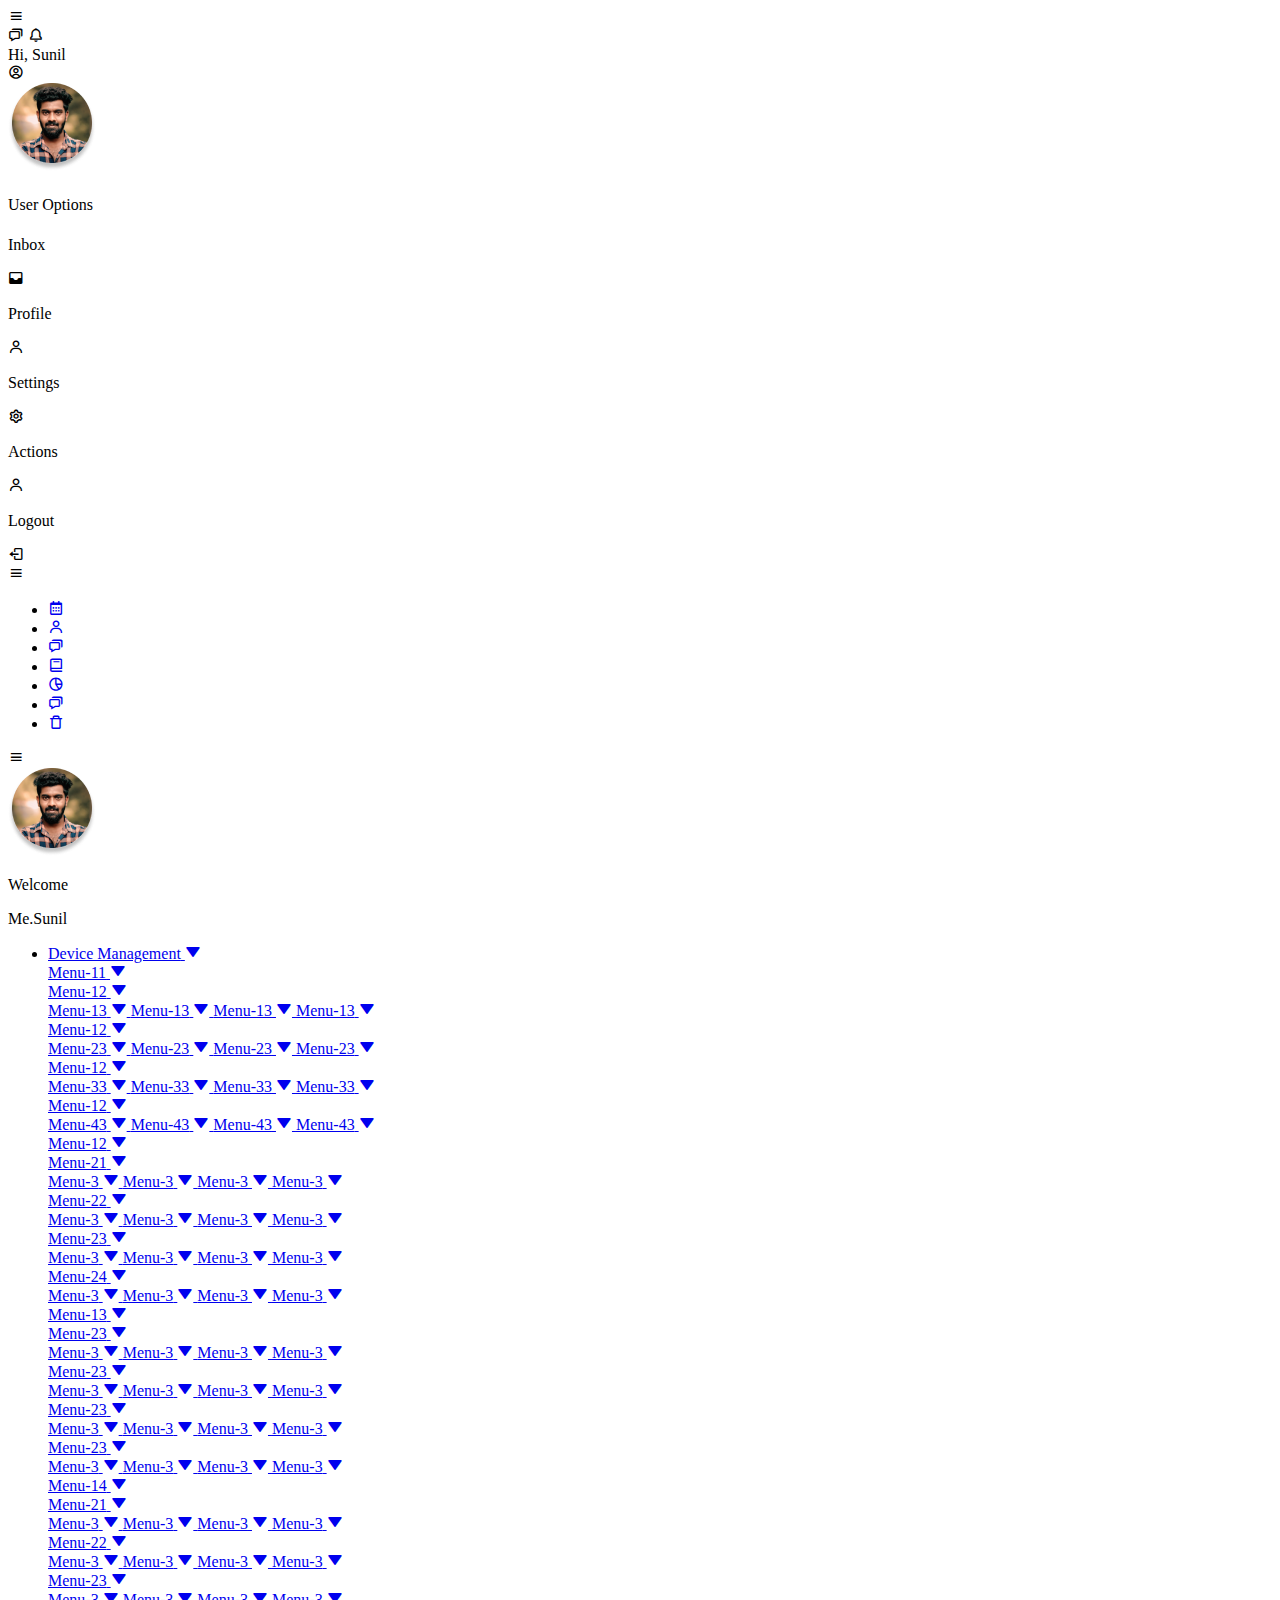
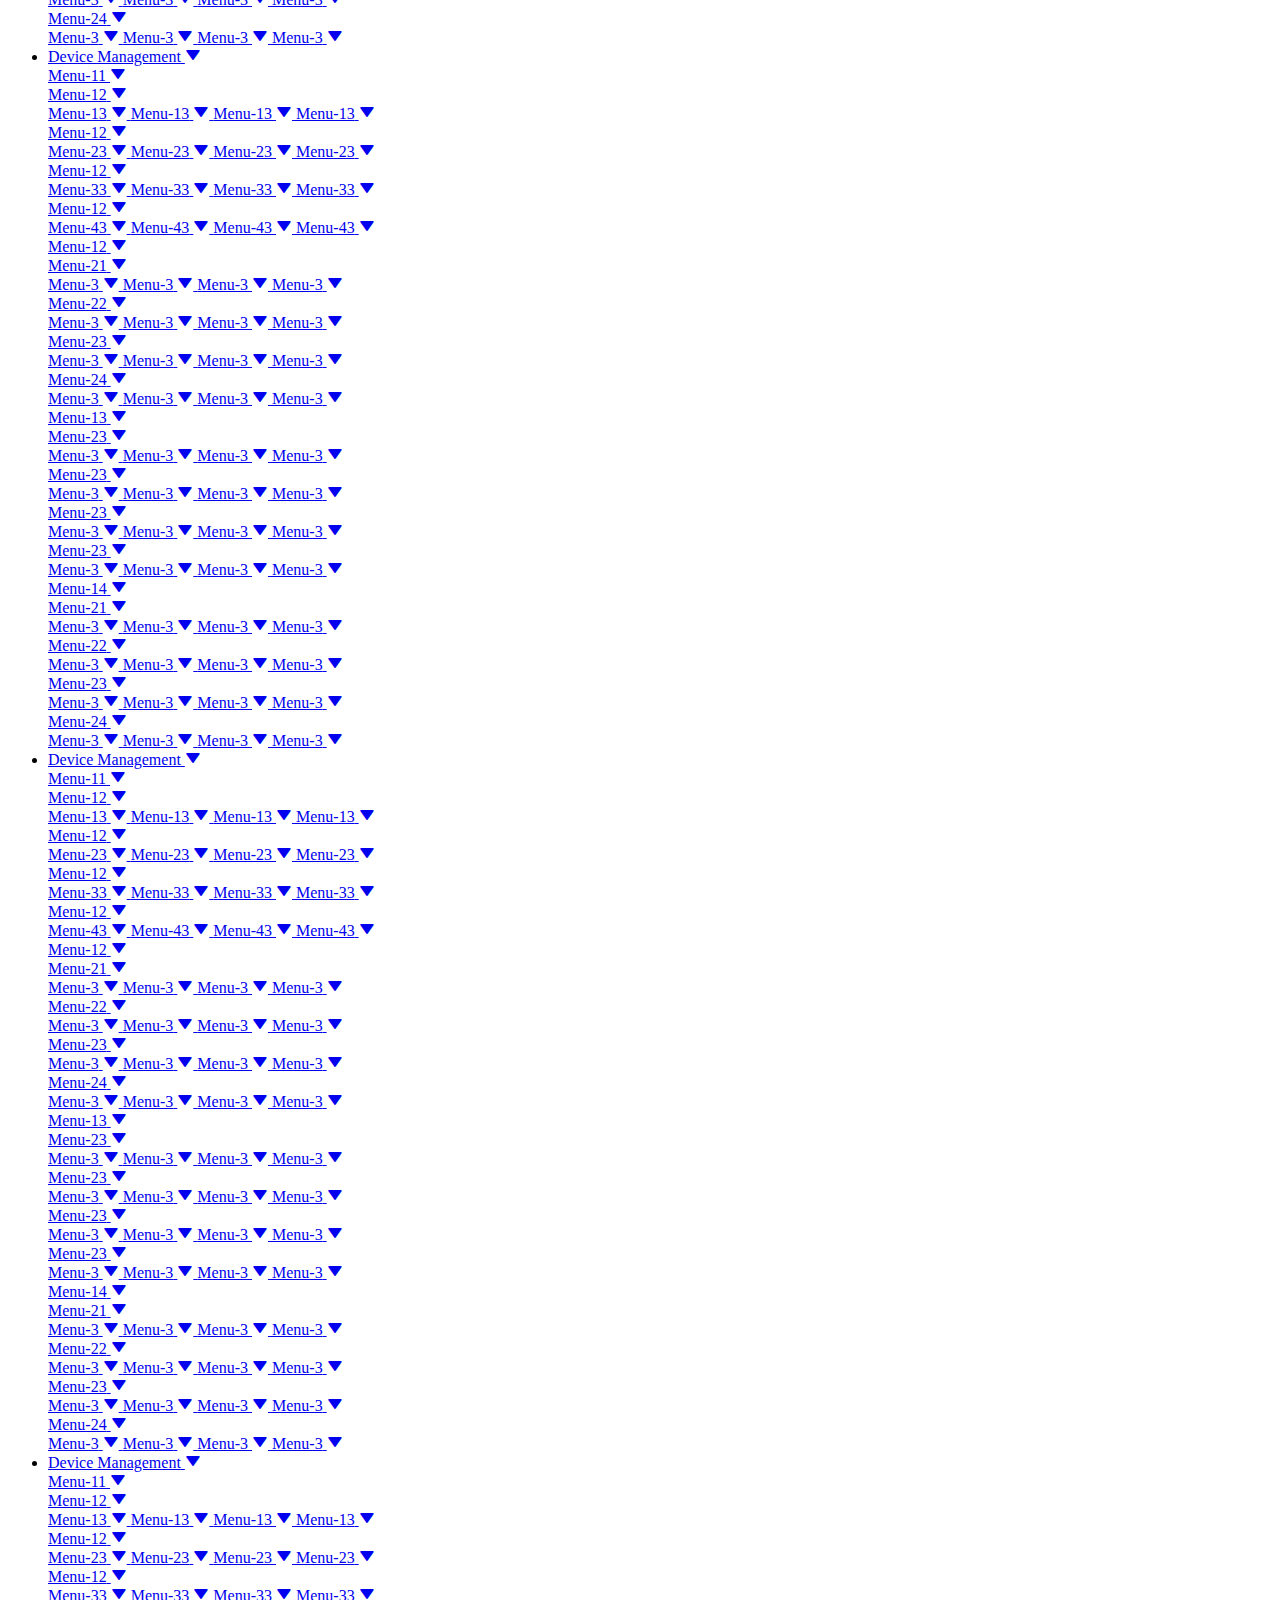
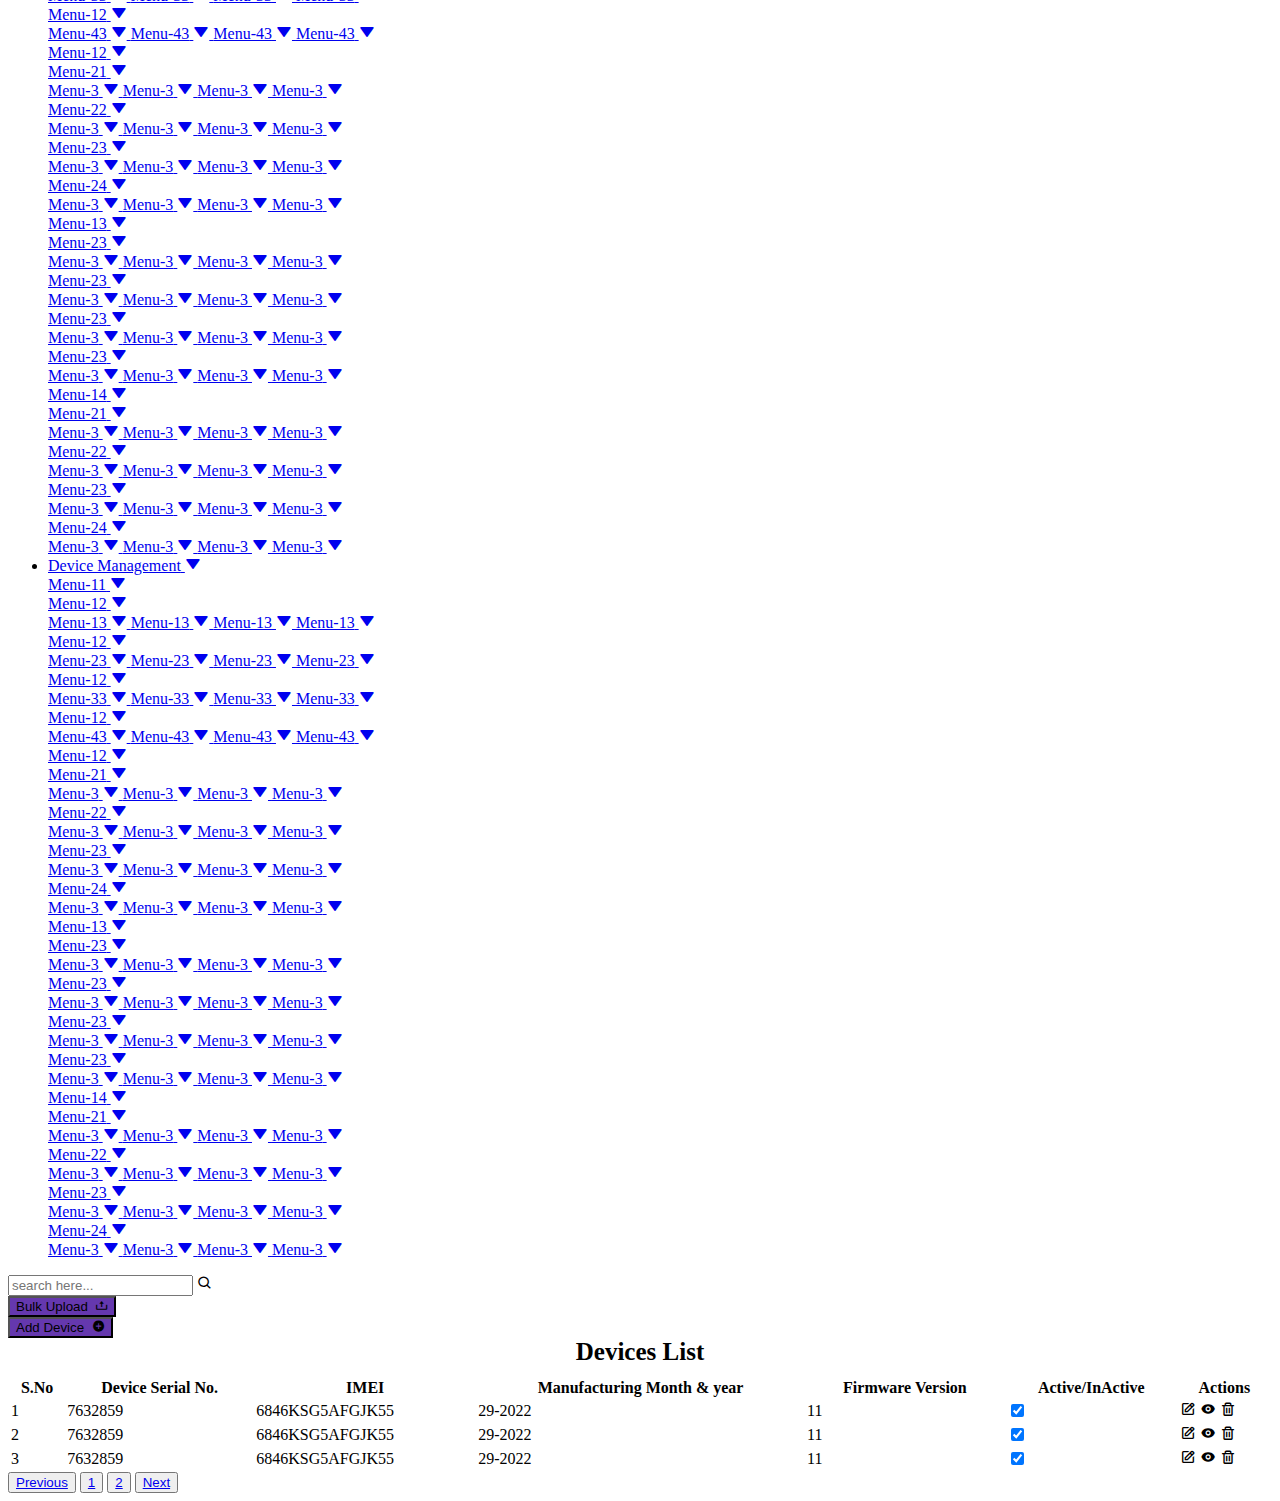
==== deviceList.html @ 8ff5d444 "Add files via upload" ====
<!DOCTYPE html>
<html lang="en">

<head>
    <meta charset="UTF-8">
    <meta http-equiv="X-UA-Compatible" content="IE=edge">
    <meta name="viewport" content="width=device-width, initial-scale=1.0">
    <link rel="stylesheet" href="./assets/css/application.css">
    <link href='https://unpkg.com/boxicons@2.0.7/css/boxicons.min.css' rel='stylesheet'>
    <title>ERP Application</title>
</head>

<body>

    <!-- header starts -->
    <header class="header">

        <div class="logo">
            <i class="bx bx-menu menu-icon"></i>
        </div>

        <div class="icons">
            <div class="bx bx-chat"></div>
            <div class="bx bx-bell"></div>
            <div class="hi">Hi, Sunil</div>
            <div class="bx bx-user-circle" onclick="myprofFun()"></div>
        </div>

    </header>

    <!-- header ends -->

    <div class="content" id="content">
        <div class="imgpro">
            <img src="./assets/images/pic.png" alt="">
        </div>
        <div class="prodet">
            <h4 style="font-weight: 400;">User Options</h4>
            <div class="set1">
                <p class="ttle">Inbox</p>
                <i class="bx bxs-inbox"></i>
            </div>
            <div class="set1">
                <p class="ttle">Profile</p>
                <i class="bx bx-user"></i>
            </div>
            <div class="set1">
                <p class="ttle">Settings</p>
                <i class="bx bx-cog"></i>
            </div>
            <div class="set1">
                <p class="ttle">Actions</p>
                <i class="bx bx-user"></i>
            </div>
            <div class="set1">
                <p class="ttle">Logout</p>
                <i class="bx bx-log-out"></i>
            </div>
        </div>
    </div>


    <!-- sideBar starts -->
    <div class="sideBar">

        <div class="menu-bars">
            <i class='bx bx-menu menu-icon' id="btn"></i>
        </div>

        <!-- visible -->
        <ul class="nav-list">

            <li>
                <a href="#">
                    <i class='bx bx-calendar'></i>
                </a>
            </li>
            <li>
                <a href="#">
                    <i class='bx bx-user'></i>
                </a>
            </li>
            <li>
                <a href="#">
                    <i class='bx bx-chat'></i>
                </a>
            </li>
            <li>
                <a href="#">
                    <i class='bx bx-book'></i>
                </a>
            </li>
            <li>
                <a href="#">
                    <i class='bx bx-pie-chart-alt-2'></i>
                </a>
            </li>
            <li>
                <a href="#">
                    <i class='bx bx-chat'></i>
                </a>
            </li>
            <li>
                <a href="#">
                    <i class='bx bx-trash-alt'></i>
                </a>
            </li>
        </ul>

        <!-- hidden -->
        <div class="nav">
            <div class="sidebar-hid">
                <div class="logo">
                    <i class="bx bx-menu menu-icon"></i>
                    <div class="profile">
                        <div class="img">
                            <img src="./assets/images/pic.png" alt="">
                        </div>
                        <div class="details">
                            <p class="wel">Welcome</p>
                            <p class="name">Me.Sunil</p>
                        </div>
                    </div>
                </div>

                <div class="sidebar-content">
                    <ul class="lists">

                        <li class="list">
                            <a href="#" class="nav-link collapsible">
                                <span class="link">Device Management</span>
                                <i class="bx bxs-down-arrow icon"></i>

                                <!-- level-1 -->
                                <div class="content-1">
                                    <a href="#" class="nav-link-1 collapsible">
                                        <span class="link-1">Menu-11</span>
                                        <i class="bx bxs-down-arrow icon"></i>

                                        <!-- level-2 -->
                                        <div class="content-1">
                                            <a href="#" class="nav-link-2 collapsible">
                                                <span class="link-1">Menu-12</span>
                                                <i class="bx bxs-down-arrow icon"></i>

                                                <div class="content-1">

                                                    <a href="#" class="nav-link-3 collapsible">
                                                        <span class="link-1">Menu-13</span>
                                                        <i class="bx bxs-down-arrow icon"></i>
                                                    </a>
                                                    <a href="#" class="nav-link-3 collapsible">
                                                        <span class="link-1">Menu-13</span>
                                                        <i class="bx bxs-down-arrow icon"></i>
                                                    </a>
                                                    <a href="#" class="nav-link-3 collapsible">
                                                        <span class="link-1">Menu-13</span>
                                                        <i class="bx bxs-down-arrow icon"></i>
                                                    </a>
                                                    <a href="#" class="nav-link-3 collapsible">
                                                        <span class="link-1">Menu-13</span>
                                                        <i class="bx bxs-down-arrow icon"></i>
                                                    </a>

                                                </div>
                                            </a>
                                            <a href="#" class="nav-link-2 collapsible">
                                                <span class="link-1">Menu-12</span>
                                                <i class="bx bxs-down-arrow icon"></i>

                                                <div class="content-1">

                                                    <a href="#" class="nav-link-3 collapsible">
                                                        <span class="link-1">Menu-23</span>
                                                        <i class="bx bxs-down-arrow icon"></i>
                                                    </a>
                                                    <a href="#" class="nav-link-3 collapsible">
                                                        <span class="link-1">Menu-23</span>
                                                        <i class="bx bxs-down-arrow icon"></i>
                                                    </a>
                                                    <a href="#" class="nav-link-3 collapsible">
                                                        <span class="link-1">Menu-23</span>
                                                        <i class="bx bxs-down-arrow icon"></i>
                                                    </a>
                                                    <a href="#" class="nav-link-3 collapsible">
                                                        <span class="link-1">Menu-23</span>
                                                        <i class="bx bxs-down-arrow icon"></i>
                                                    </a>

                                                </div>
                                            </a>
                                            <a href="#" class="nav-link-2 collapsible">
                                                <span class="link-1">Menu-12</span>
                                                <i class="bx bxs-down-arrow icon"></i>

                                                <div class="content-1">

                                                    <a href="#" class="nav-link-3 collapsible">
                                                        <span class="link-1">Menu-33</span>
                                                        <i class="bx bxs-down-arrow icon"></i>
                                                    </a>
                                                    <a href="#" class="nav-link-3 collapsible">
                                                        <span class="link-1">Menu-33</span>
                                                        <i class="bx bxs-down-arrow icon"></i>
                                                    </a>
                                                    <a href="#" class="nav-link-3 collapsible">
                                                        <span class="link-1">Menu-33</span>
                                                        <i class="bx bxs-down-arrow icon"></i>
                                                    </a>
                                                    <a href="#" class="nav-link-3 collapsible">
                                                        <span class="link-1">Menu-33</span>
                                                        <i class="bx bxs-down-arrow icon"></i>
                                                    </a>

                                                </div>
                                            </a>
                                            <a href="#" class="nav-link-2 collapsible">
                                                <span class="link-1">Menu-12</span>
                                                <i class="bx bxs-down-arrow icon"></i>

                                                <div class="content-1">

                                                    <a href="#" class="nav-link-3 collapsible">
                                                        <span class="link-1">Menu-43</span>
                                                        <i class="bx bxs-down-arrow icon"></i>
                                                    </a>
                                                    <a href="#" class="nav-link-3 collapsible">
                                                        <span class="link-1">Menu-43</span>
                                                        <i class="bx bxs-down-arrow icon"></i>
                                                    </a>
                                                    <a href="#" class="nav-link-3 collapsible">
                                                        <span class="link-1">Menu-43</span>
                                                        <i class="bx bxs-down-arrow icon"></i>
                                                    </a>
                                                    <a href="#" class="nav-link-3 collapsible">
                                                        <span class="link-1">Menu-43</span>
                                                        <i class="bx bxs-down-arrow icon"></i>
                                                    </a>

                                                </div>
                                            </a>

                                        </div>
                                    </a>

                                    <a href="#" class="nav-link-1 collapsible">
                                        <span class="link-1">Menu-12</span>
                                        <i class="bx bxs-down-arrow icon"></i>

                                        <!-- level-2 -->
                                        <div class="content-1">
                                            <a href="#" class="nav-link-2 collapsible">
                                                <span class="link-1">Menu-21</span>
                                                <i class="bx bxs-down-arrow icon"></i>

                                                <div class="content-1">

                                                    <a href="#" class="nav-link-3 collapsible">
                                                        <span class="link-1">Menu-3</span>
                                                        <i class="bx bxs-down-arrow icon"></i>
                                                    </a>
                                                    <a href="#" class="nav-link-3 collapsible">
                                                        <span class="link-1">Menu-3</span>
                                                        <i class="bx bxs-down-arrow icon"></i>
                                                    </a>
                                                    <a href="#" class="nav-link-3 collapsible">
                                                        <span class="link-1">Menu-3</span>
                                                        <i class="bx bxs-down-arrow icon"></i>
                                                    </a>
                                                    <a href="#" class="nav-link-3 collapsible">
                                                        <span class="link-1">Menu-3</span>
                                                        <i class="bx bxs-down-arrow icon"></i>
                                                    </a>

                                                </div>
                                            </a>
                                            <a href="#" class="nav-link-2 collapsible">
                                                <span class="link-1">Menu-22</span>
                                                <i class="bx bxs-down-arrow icon"></i>

                                                <div class="content-1">

                                                    <a href="#" class="nav-link-3 collapsible">
                                                        <span class="link-1">Menu-3</span>
                                                        <i class="bx bxs-down-arrow icon"></i>
                                                    </a>
                                                    <a href="#" class="nav-link-3 collapsible">
                                                        <span class="link-1">Menu-3</span>
                                                        <i class="bx bxs-down-arrow icon"></i>
                                                    </a>
                                                    <a href="#" class="nav-link-3 collapsible">
                                                        <span class="link-1">Menu-3</span>
                                                        <i class="bx bxs-down-arrow icon"></i>
                                                    </a>
                                                    <a href="#" class="nav-link-3 collapsible">
                                                        <span class="link-1">Menu-3</span>
                                                        <i class="bx bxs-down-arrow icon"></i>
                                                    </a>

                                                </div>
                                            </a>
                                            <a href="#" class="nav-link-2 collapsible">
                                                <span class="link-1">Menu-23</span>
                                                <i class="bx bxs-down-arrow icon"></i>

                                                <div class="content-1">

                                                    <a href="#" class="nav-link-3 collapsible">
                                                        <span class="link-1">Menu-3</span>
                                                        <i class="bx bxs-down-arrow icon"></i>
                                                    </a>
                                                    <a href="#" class="nav-link-3 collapsible">
                                                        <span class="link-1">Menu-3</span>
                                                        <i class="bx bxs-down-arrow icon"></i>
                                                    </a>
                                                    <a href="#" class="nav-link-3 collapsible">
                                                        <span class="link-1">Menu-3</span>
                                                        <i class="bx bxs-down-arrow icon"></i>
                                                    </a>
                                                    <a href="#" class="nav-link-3 collapsible">
                                                        <span class="link-1">Menu-3</span>
                                                        <i class="bx bxs-down-arrow icon"></i>
                                                    </a>

                                                </div>
                                            </a>
                                            <a href="#" class="nav-link-2 collapsible">
                                                <span class="link-1">Menu-24</span>
                                                <i class="bx bxs-down-arrow icon"></i>

                                                <div class="content-1">

                                                    <a href="#" class="nav-link-3 collapsible">
                                                        <span class="link-1">Menu-3</span>
                                                        <i class="bx bxs-down-arrow icon"></i>
                                                    </a>
                                                    <a href="#" class="nav-link-3 collapsible">
                                                        <span class="link-1">Menu-3</span>
                                                        <i class="bx bxs-down-arrow icon"></i>
                                                    </a>
                                                    <a href="#" class="nav-link-3 collapsible">
                                                        <span class="link-1">Menu-3</span>
                                                        <i class="bx bxs-down-arrow icon"></i>
                                                    </a>
                                                    <a href="#" class="nav-link-3 collapsible">
                                                        <span class="link-1">Menu-3</span>
                                                        <i class="bx bxs-down-arrow icon"></i>
                                                    </a>

                                                </div>
                                            </a>

                                        </div>
                                    </a>
                                    <a href="#" class="nav-link-1 collapsible">
                                        <span class="link-1">Menu-13</span>
                                        <i class="bx bxs-down-arrow icon"></i>

                                        <!-- level-2 -->
                                        <div class="content-1">
                                            <a href="#" class="nav-link-2 collapsible">
                                                <span class="link-1">Menu-23</span>
                                                <i class="bx bxs-down-arrow icon"></i>

                                                <div class="content-1">

                                                    <a href="#" class="nav-link-3 collapsible">
                                                        <span class="link-1">Menu-3</span>
                                                        <i class="bx bxs-down-arrow icon"></i>
                                                    </a>
                                                    <a href="#" class="nav-link-3 collapsible">
                                                        <span class="link-1">Menu-3</span>
                                                        <i class="bx bxs-down-arrow icon"></i>
                                                    </a>
                                                    <a href="#" class="nav-link-3 collapsible">
                                                        <span class="link-1">Menu-3</span>
                                                        <i class="bx bxs-down-arrow icon"></i>
                                                    </a>
                                                    <a href="#" class="nav-link-3 collapsible">
                                                        <span class="link-1">Menu-3</span>
                                                        <i class="bx bxs-down-arrow icon"></i>
                                                    </a>

                                                </div>
                                            </a>
                                            <a href="#" class="nav-link-2 collapsible">
                                                <span class="link-1">Menu-23</span>
                                                <i class="bx bxs-down-arrow icon"></i>

                                                <div class="content-1">

                                                    <a href="#" class="nav-link-3 collapsible">
                                                        <span class="link-1">Menu-3</span>
                                                        <i class="bx bxs-down-arrow icon"></i>
                                                    </a>
                                                    <a href="#" class="nav-link-3 collapsible">
                                                        <span class="link-1">Menu-3</span>
                                                        <i class="bx bxs-down-arrow icon"></i>
                                                    </a>
                                                    <a href="#" class="nav-link-3 collapsible">
                                                        <span class="link-1">Menu-3</span>
                                                        <i class="bx bxs-down-arrow icon"></i>
                                                    </a>
                                                    <a href="#" class="nav-link-3 collapsible">
                                                        <span class="link-1">Menu-3</span>
                                                        <i class="bx bxs-down-arrow icon"></i>
                                                    </a>

                                                </div>
                                            </a>
                                            <a href="#" class="nav-link-2 collapsible">
                                                <span class="link-1">Menu-23</span>
                                                <i class="bx bxs-down-arrow icon"></i>

                                                <div class="content-1">

                                                    <a href="#" class="nav-link-3 collapsible">
                                                        <span class="link-1">Menu-3</span>
                                                        <i class="bx bxs-down-arrow icon"></i>
                                                    </a>
                                                    <a href="#" class="nav-link-3 collapsible">
                                                        <span class="link-1">Menu-3</span>
                                                        <i class="bx bxs-down-arrow icon"></i>
                                                    </a>
                                                    <a href="#" class="nav-link-3 collapsible">
                                                        <span class="link-1">Menu-3</span>
                                                        <i class="bx bxs-down-arrow icon"></i>
                                                    </a>
                                                    <a href="#" class="nav-link-3 collapsible">
                                                        <span class="link-1">Menu-3</span>
                                                        <i class="bx bxs-down-arrow icon"></i>
                                                    </a>

                                                </div>
                                            </a>
                                            <a href="#" class="nav-link-2 collapsible">
                                                <span class="link-1">Menu-23</span>
                                                <i class="bx bxs-down-arrow icon"></i>

                                                <div class="content-1">

                                                    <a href="#" class="nav-link-3 collapsible">
                                                        <span class="link-1">Menu-3</span>
                                                        <i class="bx bxs-down-arrow icon"></i>
                                                    </a>
                                                    <a href="#" class="nav-link-3 collapsible">
                                                        <span class="link-1">Menu-3</span>
                                                        <i class="bx bxs-down-arrow icon"></i>
                                                    </a>
                                                    <a href="#" class="nav-link-3 collapsible">
                                                        <span class="link-1">Menu-3</span>
                                                        <i class="bx bxs-down-arrow icon"></i>
                                                    </a>
                                                    <a href="#" class="nav-link-3 collapsible">
                                                        <span class="link-1">Menu-3</span>
                                                        <i class="bx bxs-down-arrow icon"></i>
                                                    </a>

                                                </div>
                                            </a>

                                        </div>
                                    </a>
                                    <a href="#" class="nav-link-1 collapsible">
                                        <span class="link-1">Menu-14</span>
                                        <i class="bx bxs-down-arrow icon"></i>

                                        <!-- level-2 -->
                                        <div class="content-1">
                                            <a href="#" class="nav-link-2 collapsible">
                                                <span class="link-1">Menu-21</span>
                                                <i class="bx bxs-down-arrow icon"></i>

                                                <div class="content-1">

                                                    <a href="#" class="nav-link-3 collapsible">
                                                        <span class="link-1">Menu-3</span>
                                                        <i class="bx bxs-down-arrow icon"></i>
                                                    </a>
                                                    <a href="#" class="nav-link-3 collapsible">
                                                        <span class="link-1">Menu-3</span>
                                                        <i class="bx bxs-down-arrow icon"></i>
                                                    </a>
                                                    <a href="#" class="nav-link-3 collapsible">
                                                        <span class="link-1">Menu-3</span>
                                                        <i class="bx bxs-down-arrow icon"></i>
                                                    </a>
                                                    <a href="#" class="nav-link-3 collapsible">
                                                        <span class="link-1">Menu-3</span>
                                                        <i class="bx bxs-down-arrow icon"></i>
                                                    </a>

                                                </div>
                                            </a>
                                            <a href="#" class="nav-link-2 collapsible">
                                                <span class="link-1">Menu-22</span>
                                                <i class="bx bxs-down-arrow icon"></i>

                                                <div class="content-1">

                                                    <a href="#" class="nav-link-3 collapsible">
                                                        <span class="link-1">Menu-3</span>
                                                        <i class="bx bxs-down-arrow icon"></i>
                                                    </a>
                                                    <a href="#" class="nav-link-3 collapsible">
                                                        <span class="link-1">Menu-3</span>
                                                        <i class="bx bxs-down-arrow icon"></i>
                                                    </a>
                                                    <a href="#" class="nav-link-3 collapsible">
                                                        <span class="link-1">Menu-3</span>
                                                        <i class="bx bxs-down-arrow icon"></i>
                                                    </a>
                                                    <a href="#" class="nav-link-3 collapsible">
                                                        <span class="link-1">Menu-3</span>
                                                        <i class="bx bxs-down-arrow icon"></i>
                                                    </a>

                                                </div>
                                            </a>
                                            <a href="#" class="nav-link-2 collapsible">
                                                <span class="link-1">Menu-23</span>
                                                <i class="bx bxs-down-arrow icon"></i>

                                                <div class="content-1">

                                                    <a href="#" class="nav-link-3 collapsible">
                                                        <span class="link-1">Menu-3</span>
                                                        <i class="bx bxs-down-arrow icon"></i>
                                                    </a>
                                                    <a href="#" class="nav-link-3 collapsible">
                                                        <span class="link-1">Menu-3</span>
                                                        <i class="bx bxs-down-arrow icon"></i>
                                                    </a>
                                                    <a href="#" class="nav-link-3 collapsible">
                                                        <span class="link-1">Menu-3</span>
                                                        <i class="bx bxs-down-arrow icon"></i>
                                                    </a>
                                                    <a href="#" class="nav-link-3 collapsible">
                                                        <span class="link-1">Menu-3</span>
                                                        <i class="bx bxs-down-arrow icon"></i>
                                                    </a>

                                                </div>
                                            </a>
                                            <a href="#" class="nav-link-2 collapsible">
                                                <span class="link-1">Menu-24</span>
                                                <i class="bx bxs-down-arrow icon"></i>

                                                <div class="content-1">

                                                    <a href="#" class="nav-link-3 collapsible">
                                                        <span class="link-1">Menu-3</span>
                                                        <i class="bx bxs-down-arrow icon"></i>
                                                    </a>
                                                    <a href="#" class="nav-link-3 collapsible">
                                                        <span class="link-1">Menu-3</span>
                                                        <i class="bx bxs-down-arrow icon"></i>
                                                    </a>
                                                    <a href="#" class="nav-link-3 collapsible">
                                                        <span class="link-1">Menu-3</span>
                                                        <i class="bx bxs-down-arrow icon"></i>
                                                    </a>
                                                    <a href="#" class="nav-link-3 collapsible">
                                                        <span class="link-1">Menu-3</span>
                                                        <i class="bx bxs-down-arrow icon"></i>
                                                    </a>

                                                </div>
                                            </a>

                                        </div>
                                    </a>

                                </div>

                            </a>
                        </li>

                        <li class="list">
                            <a href="#" class="nav-link collapsible">
                                <span class="link">Device Management</span>
                                <i class="bx bxs-down-arrow icon"></i>

                                <!-- level-1 -->
                                <div class="content-1">
                                    <a href="#" class="nav-link-1 collapsible">
                                        <span class="link-1">Menu-11</span>
                                        <i class="bx bxs-down-arrow icon"></i>

                                        <!-- level-2 -->
                                        <div class="content-1">
                                            <a href="#" class="nav-link-2 collapsible">
                                                <span class="link-1">Menu-12</span>
                                                <i class="bx bxs-down-arrow icon"></i>

                                                <div class="content-1">

                                                    <a href="#" class="nav-link-3 collapsible">
                                                        <span class="link-1">Menu-13</span>
                                                        <i class="bx bxs-down-arrow icon"></i>
                                                    </a>
                                                    <a href="#" class="nav-link-3 collapsible">
                                                        <span class="link-1">Menu-13</span>
                                                        <i class="bx bxs-down-arrow icon"></i>
                                                    </a>
                                                    <a href="#" class="nav-link-3 collapsible">
                                                        <span class="link-1">Menu-13</span>
                                                        <i class="bx bxs-down-arrow icon"></i>
                                                    </a>
                                                    <a href="#" class="nav-link-3 collapsible">
                                                        <span class="link-1">Menu-13</span>
                                                        <i class="bx bxs-down-arrow icon"></i>
                                                    </a>

                                                </div>
                                            </a>
                                            <a href="#" class="nav-link-2 collapsible">
                                                <span class="link-1">Menu-12</span>
                                                <i class="bx bxs-down-arrow icon"></i>

                                                <div class="content-1">

                                                    <a href="#" class="nav-link-3 collapsible">
                                                        <span class="link-1">Menu-23</span>
                                                        <i class="bx bxs-down-arrow icon"></i>
                                                    </a>
                                                    <a href="#" class="nav-link-3 collapsible">
                                                        <span class="link-1">Menu-23</span>
                                                        <i class="bx bxs-down-arrow icon"></i>
                                                    </a>
                                                    <a href="#" class="nav-link-3 collapsible">
                                                        <span class="link-1">Menu-23</span>
                                                        <i class="bx bxs-down-arrow icon"></i>
                                                    </a>
                                                    <a href="#" class="nav-link-3 collapsible">
                                                        <span class="link-1">Menu-23</span>
                                                        <i class="bx bxs-down-arrow icon"></i>
                                                    </a>

                                                </div>
                                            </a>
                                            <a href="#" class="nav-link-2 collapsible">
                                                <span class="link-1">Menu-12</span>
                                                <i class="bx bxs-down-arrow icon"></i>

                                                <div class="content-1">

                                                    <a href="#" class="nav-link-3 collapsible">
                                                        <span class="link-1">Menu-33</span>
                                                        <i class="bx bxs-down-arrow icon"></i>
                                                    </a>
                                                    <a href="#" class="nav-link-3 collapsible">
                                                        <span class="link-1">Menu-33</span>
                                                        <i class="bx bxs-down-arrow icon"></i>
                                                    </a>
                                                    <a href="#" class="nav-link-3 collapsible">
                                                        <span class="link-1">Menu-33</span>
                                                        <i class="bx bxs-down-arrow icon"></i>
                                                    </a>
                                                    <a href="#" class="nav-link-3 collapsible">
                                                        <span class="link-1">Menu-33</span>
                                                        <i class="bx bxs-down-arrow icon"></i>
                                                    </a>

                                                </div>
                                            </a>
                                            <a href="#" class="nav-link-2 collapsible">
                                                <span class="link-1">Menu-12</span>
                                                <i class="bx bxs-down-arrow icon"></i>

                                                <div class="content-1">

                                                    <a href="#" class="nav-link-3 collapsible">
                                                        <span class="link-1">Menu-43</span>
                                                        <i class="bx bxs-down-arrow icon"></i>
                                                    </a>
                                                    <a href="#" class="nav-link-3 collapsible">
                                                        <span class="link-1">Menu-43</span>
                                                        <i class="bx bxs-down-arrow icon"></i>
                                                    </a>
                                                    <a href="#" class="nav-link-3 collapsible">
                                                        <span class="link-1">Menu-43</span>
                                                        <i class="bx bxs-down-arrow icon"></i>
                                                    </a>
                                                    <a href="#" class="nav-link-3 collapsible">
                                                        <span class="link-1">Menu-43</span>
                                                        <i class="bx bxs-down-arrow icon"></i>
                                                    </a>

                                                </div>
                                            </a>

                                        </div>
                                    </a>

                                    <a href="#" class="nav-link-1 collapsible">
                                        <span class="link-1">Menu-12</span>
                                        <i class="bx bxs-down-arrow icon"></i>

                                        <!-- level-2 -->
                                        <div class="content-1">
                                            <a href="#" class="nav-link-2 collapsible">
                                                <span class="link-1">Menu-21</span>
                                                <i class="bx bxs-down-arrow icon"></i>

                                                <div class="content-1">

                                                    <a href="#" class="nav-link-3 collapsible">
                                                        <span class="link-1">Menu-3</span>
                                                        <i class="bx bxs-down-arrow icon"></i>
                                                    </a>
                                                    <a href="#" class="nav-link-3 collapsible">
                                                        <span class="link-1">Menu-3</span>
                                                        <i class="bx bxs-down-arrow icon"></i>
                                                    </a>
                                                    <a href="#" class="nav-link-3 collapsible">
                                                        <span class="link-1">Menu-3</span>
                                                        <i class="bx bxs-down-arrow icon"></i>
                                                    </a>
                                                    <a href="#" class="nav-link-3 collapsible">
                                                        <span class="link-1">Menu-3</span>
                                                        <i class="bx bxs-down-arrow icon"></i>
                                                    </a>

                                                </div>
                                            </a>
                                            <a href="#" class="nav-link-2 collapsible">
                                                <span class="link-1">Menu-22</span>
                                                <i class="bx bxs-down-arrow icon"></i>

                                                <div class="content-1">

                                                    <a href="#" class="nav-link-3 collapsible">
                                                        <span class="link-1">Menu-3</span>
                                                        <i class="bx bxs-down-arrow icon"></i>
                                                    </a>
                                                    <a href="#" class="nav-link-3 collapsible">
                                                        <span class="link-1">Menu-3</span>
                                                        <i class="bx bxs-down-arrow icon"></i>
                                                    </a>
                                                    <a href="#" class="nav-link-3 collapsible">
                                                        <span class="link-1">Menu-3</span>
                                                        <i class="bx bxs-down-arrow icon"></i>
                                                    </a>
                                                    <a href="#" class="nav-link-3 collapsible">
                                                        <span class="link-1">Menu-3</span>
                                                        <i class="bx bxs-down-arrow icon"></i>
                                                    </a>

                                                </div>
                                            </a>
                                            <a href="#" class="nav-link-2 collapsible">
                                                <span class="link-1">Menu-23</span>
                                                <i class="bx bxs-down-arrow icon"></i>

                                                <div class="content-1">

                                                    <a href="#" class="nav-link-3 collapsible">
                                                        <span class="link-1">Menu-3</span>
                                                        <i class="bx bxs-down-arrow icon"></i>
                                                    </a>
                                                    <a href="#" class="nav-link-3 collapsible">
                                                        <span class="link-1">Menu-3</span>
                                                        <i class="bx bxs-down-arrow icon"></i>
                                                    </a>
                                                    <a href="#" class="nav-link-3 collapsible">
                                                        <span class="link-1">Menu-3</span>
                                                        <i class="bx bxs-down-arrow icon"></i>
                                                    </a>
                                                    <a href="#" class="nav-link-3 collapsible">
                                                        <span class="link-1">Menu-3</span>
                                                        <i class="bx bxs-down-arrow icon"></i>
                                                    </a>

                                                </div>
                                            </a>
                                            <a href="#" class="nav-link-2 collapsible">
                                                <span class="link-1">Menu-24</span>
                                                <i class="bx bxs-down-arrow icon"></i>

                                                <div class="content-1">

                                                    <a href="#" class="nav-link-3 collapsible">
                                                        <span class="link-1">Menu-3</span>
                                                        <i class="bx bxs-down-arrow icon"></i>
                                                    </a>
                                                    <a href="#" class="nav-link-3 collapsible">
                                                        <span class="link-1">Menu-3</span>
                                                        <i class="bx bxs-down-arrow icon"></i>
                                                    </a>
                                                    <a href="#" class="nav-link-3 collapsible">
                                                        <span class="link-1">Menu-3</span>
                                                        <i class="bx bxs-down-arrow icon"></i>
                                                    </a>
                                                    <a href="#" class="nav-link-3 collapsible">
                                                        <span class="link-1">Menu-3</span>
                                                        <i class="bx bxs-down-arrow icon"></i>
                                                    </a>

                                                </div>
                                            </a>

                                        </div>
                                    </a>
                                    <a href="#" class="nav-link-1 collapsible">
                                        <span class="link-1">Menu-13</span>
                                        <i class="bx bxs-down-arrow icon"></i>

                                        <!-- level-2 -->
                                        <div class="content-1">
                                            <a href="#" class="nav-link-2 collapsible">
                                                <span class="link-1">Menu-23</span>
                                                <i class="bx bxs-down-arrow icon"></i>

                                                <div class="content-1">

                                                    <a href="#" class="nav-link-3 collapsible">
                                                        <span class="link-1">Menu-3</span>
                                                        <i class="bx bxs-down-arrow icon"></i>
                                                    </a>
                                                    <a href="#" class="nav-link-3 collapsible">
                                                        <span class="link-1">Menu-3</span>
                                                        <i class="bx bxs-down-arrow icon"></i>
                                                    </a>
                                                    <a href="#" class="nav-link-3 collapsible">
                                                        <span class="link-1">Menu-3</span>
                                                        <i class="bx bxs-down-arrow icon"></i>
                                                    </a>
                                                    <a href="#" class="nav-link-3 collapsible">
                                                        <span class="link-1">Menu-3</span>
                                                        <i class="bx bxs-down-arrow icon"></i>
                                                    </a>

                                                </div>
                                            </a>
                                            <a href="#" class="nav-link-2 collapsible">
                                                <span class="link-1">Menu-23</span>
                                                <i class="bx bxs-down-arrow icon"></i>

                                                <div class="content-1">

                                                    <a href="#" class="nav-link-3 collapsible">
                                                        <span class="link-1">Menu-3</span>
                                                        <i class="bx bxs-down-arrow icon"></i>
                                                    </a>
                                                    <a href="#" class="nav-link-3 collapsible">
                                                        <span class="link-1">Menu-3</span>
                                                        <i class="bx bxs-down-arrow icon"></i>
                                                    </a>
                                                    <a href="#" class="nav-link-3 collapsible">
                                                        <span class="link-1">Menu-3</span>
                                                        <i class="bx bxs-down-arrow icon"></i>
                                                    </a>
                                                    <a href="#" class="nav-link-3 collapsible">
                                                        <span class="link-1">Menu-3</span>
                                                        <i class="bx bxs-down-arrow icon"></i>
                                                    </a>

                                                </div>
                                            </a>
                                            <a href="#" class="nav-link-2 collapsible">
                                                <span class="link-1">Menu-23</span>
                                                <i class="bx bxs-down-arrow icon"></i>

                                                <div class="content-1">

                                                    <a href="#" class="nav-link-3 collapsible">
                                                        <span class="link-1">Menu-3</span>
                                                        <i class="bx bxs-down-arrow icon"></i>
                                                    </a>
                                                    <a href="#" class="nav-link-3 collapsible">
                                                        <span class="link-1">Menu-3</span>
                                                        <i class="bx bxs-down-arrow icon"></i>
                                                    </a>
                                                    <a href="#" class="nav-link-3 collapsible">
                                                        <span class="link-1">Menu-3</span>
                                                        <i class="bx bxs-down-arrow icon"></i>
                                                    </a>
                                                    <a href="#" class="nav-link-3 collapsible">
                                                        <span class="link-1">Menu-3</span>
                                                        <i class="bx bxs-down-arrow icon"></i>
                                                    </a>

                                                </div>
                                            </a>
                                            <a href="#" class="nav-link-2 collapsible">
                                                <span class="link-1">Menu-23</span>
                                                <i class="bx bxs-down-arrow icon"></i>

                                                <div class="content-1">

                                                    <a href="#" class="nav-link-3 collapsible">
                                                        <span class="link-1">Menu-3</span>
                                                        <i class="bx bxs-down-arrow icon"></i>
                                                    </a>
                                                    <a href="#" class="nav-link-3 collapsible">
                                                        <span class="link-1">Menu-3</span>
                                                        <i class="bx bxs-down-arrow icon"></i>
                                                    </a>
                                                    <a href="#" class="nav-link-3 collapsible">
                                                        <span class="link-1">Menu-3</span>
                                                        <i class="bx bxs-down-arrow icon"></i>
                                                    </a>
                                                    <a href="#" class="nav-link-3 collapsible">
                                                        <span class="link-1">Menu-3</span>
                                                        <i class="bx bxs-down-arrow icon"></i>
                                                    </a>

                                                </div>
                                            </a>

                                        </div>
                                    </a>
                                    <a href="#" class="nav-link-1 collapsible">
                                        <span class="link-1">Menu-14</span>
                                        <i class="bx bxs-down-arrow icon"></i>

                                        <!-- level-2 -->
                                        <div class="content-1">
                                            <a href="#" class="nav-link-2 collapsible">
                                                <span class="link-1">Menu-21</span>
                                                <i class="bx bxs-down-arrow icon"></i>

                                                <div class="content-1">

                                                    <a href="#" class="nav-link-3 collapsible">
                                                        <span class="link-1">Menu-3</span>
                                                        <i class="bx bxs-down-arrow icon"></i>
                                                    </a>
                                                    <a href="#" class="nav-link-3 collapsible">
                                                        <span class="link-1">Menu-3</span>
                                                        <i class="bx bxs-down-arrow icon"></i>
                                                    </a>
                                                    <a href="#" class="nav-link-3 collapsible">
                                                        <span class="link-1">Menu-3</span>
                                                        <i class="bx bxs-down-arrow icon"></i>
                                                    </a>
                                                    <a href="#" class="nav-link-3 collapsible">
                                                        <span class="link-1">Menu-3</span>
                                                        <i class="bx bxs-down-arrow icon"></i>
                                                    </a>

                                                </div>
                                            </a>
                                            <a href="#" class="nav-link-2 collapsible">
                                                <span class="link-1">Menu-22</span>
                                                <i class="bx bxs-down-arrow icon"></i>

                                                <div class="content-1">

                                                    <a href="#" class="nav-link-3 collapsible">
                                                        <span class="link-1">Menu-3</span>
                                                        <i class="bx bxs-down-arrow icon"></i>
                                                    </a>
                                                    <a href="#" class="nav-link-3 collapsible">
                                                        <span class="link-1">Menu-3</span>
                                                        <i class="bx bxs-down-arrow icon"></i>
                                                    </a>
                                                    <a href="#" class="nav-link-3 collapsible">
                                                        <span class="link-1">Menu-3</span>
                                                        <i class="bx bxs-down-arrow icon"></i>
                                                    </a>
                                                    <a href="#" class="nav-link-3 collapsible">
                                                        <span class="link-1">Menu-3</span>
                                                        <i class="bx bxs-down-arrow icon"></i>
                                                    </a>

                                                </div>
                                            </a>
                                            <a href="#" class="nav-link-2 collapsible">
                                                <span class="link-1">Menu-23</span>
                                                <i class="bx bxs-down-arrow icon"></i>

                                                <div class="content-1">

                                                    <a href="#" class="nav-link-3 collapsible">
                                                        <span class="link-1">Menu-3</span>
                                                        <i class="bx bxs-down-arrow icon"></i>
                                                    </a>
                                                    <a href="#" class="nav-link-3 collapsible">
                                                        <span class="link-1">Menu-3</span>
                                                        <i class="bx bxs-down-arrow icon"></i>
                                                    </a>
                                                    <a href="#" class="nav-link-3 collapsible">
                                                        <span class="link-1">Menu-3</span>
                                                        <i class="bx bxs-down-arrow icon"></i>
                                                    </a>
                                                    <a href="#" class="nav-link-3 collapsible">
                                                        <span class="link-1">Menu-3</span>
                                                        <i class="bx bxs-down-arrow icon"></i>
                                                    </a>

                                                </div>
                                            </a>
                                            <a href="#" class="nav-link-2 collapsible">
                                                <span class="link-1">Menu-24</span>
                                                <i class="bx bxs-down-arrow icon"></i>

                                                <div class="content-1">

                                                    <a href="#" class="nav-link-3 collapsible">
                                                        <span class="link-1">Menu-3</span>
                                                        <i class="bx bxs-down-arrow icon"></i>
                                                    </a>
                                                    <a href="#" class="nav-link-3 collapsible">
                                                        <span class="link-1">Menu-3</span>
                                                        <i class="bx bxs-down-arrow icon"></i>
                                                    </a>
                                                    <a href="#" class="nav-link-3 collapsible">
                                                        <span class="link-1">Menu-3</span>
                                                        <i class="bx bxs-down-arrow icon"></i>
                                                    </a>
                                                    <a href="#" class="nav-link-3 collapsible">
                                                        <span class="link-1">Menu-3</span>
                                                        <i class="bx bxs-down-arrow icon"></i>
                                                    </a>

                                                </div>
                                            </a>

                                        </div>
                                    </a>

                                </div>

                            </a>
                        </li>

                        <li class="list">
                            <a href="#" class="nav-link collapsible">
                                <span class="link">Device Management</span>
                                <i class="bx bxs-down-arrow icon"></i>

                                <!-- level-1 -->
                                <div class="content-1">
                                    <a href="#" class="nav-link-1 collapsible">
                                        <span class="link-1">Menu-11</span>
                                        <i class="bx bxs-down-arrow icon"></i>

                                        <!-- level-2 -->
                                        <div class="content-1">
                                            <a href="#" class="nav-link-2 collapsible">
                                                <span class="link-1">Menu-12</span>
                                                <i class="bx bxs-down-arrow icon"></i>

                                                <div class="content-1">

                                                    <a href="#" class="nav-link-3 collapsible">
                                                        <span class="link-1">Menu-13</span>
                                                        <i class="bx bxs-down-arrow icon"></i>
                                                    </a>
                                                    <a href="#" class="nav-link-3 collapsible">
                                                        <span class="link-1">Menu-13</span>
                                                        <i class="bx bxs-down-arrow icon"></i>
                                                    </a>
                                                    <a href="#" class="nav-link-3 collapsible">
                                                        <span class="link-1">Menu-13</span>
                                                        <i class="bx bxs-down-arrow icon"></i>
                                                    </a>
                                                    <a href="#" class="nav-link-3 collapsible">
                                                        <span class="link-1">Menu-13</span>
                                                        <i class="bx bxs-down-arrow icon"></i>
                                                    </a>

                                                </div>
                                            </a>
                                            <a href="#" class="nav-link-2 collapsible">
                                                <span class="link-1">Menu-12</span>
                                                <i class="bx bxs-down-arrow icon"></i>

                                                <div class="content-1">

                                                    <a href="#" class="nav-link-3 collapsible">
                                                        <span class="link-1">Menu-23</span>
                                                        <i class="bx bxs-down-arrow icon"></i>
                                                    </a>
                                                    <a href="#" class="nav-link-3 collapsible">
                                                        <span class="link-1">Menu-23</span>
                                                        <i class="bx bxs-down-arrow icon"></i>
                                                    </a>
                                                    <a href="#" class="nav-link-3 collapsible">
                                                        <span class="link-1">Menu-23</span>
                                                        <i class="bx bxs-down-arrow icon"></i>
                                                    </a>
                                                    <a href="#" class="nav-link-3 collapsible">
                                                        <span class="link-1">Menu-23</span>
                                                        <i class="bx bxs-down-arrow icon"></i>
                                                    </a>

                                                </div>
                                            </a>
                                            <a href="#" class="nav-link-2 collapsible">
                                                <span class="link-1">Menu-12</span>
                                                <i class="bx bxs-down-arrow icon"></i>

                                                <div class="content-1">

                                                    <a href="#" class="nav-link-3 collapsible">
                                                        <span class="link-1">Menu-33</span>
                                                        <i class="bx bxs-down-arrow icon"></i>
                                                    </a>
                                                    <a href="#" class="nav-link-3 collapsible">
                                                        <span class="link-1">Menu-33</span>
                                                        <i class="bx bxs-down-arrow icon"></i>
                                                    </a>
                                                    <a href="#" class="nav-link-3 collapsible">
                                                        <span class="link-1">Menu-33</span>
                                                        <i class="bx bxs-down-arrow icon"></i>
                                                    </a>
                                                    <a href="#" class="nav-link-3 collapsible">
                                                        <span class="link-1">Menu-33</span>
                                                        <i class="bx bxs-down-arrow icon"></i>
                                                    </a>

                                                </div>
                                            </a>
                                            <a href="#" class="nav-link-2 collapsible">
                                                <span class="link-1">Menu-12</span>
                                                <i class="bx bxs-down-arrow icon"></i>

                                                <div class="content-1">

                                                    <a href="#" class="nav-link-3 collapsible">
                                                        <span class="link-1">Menu-43</span>
                                                        <i class="bx bxs-down-arrow icon"></i>
                                                    </a>
                                                    <a href="#" class="nav-link-3 collapsible">
                                                        <span class="link-1">Menu-43</span>
                                                        <i class="bx bxs-down-arrow icon"></i>
                                                    </a>
                                                    <a href="#" class="nav-link-3 collapsible">
                                                        <span class="link-1">Menu-43</span>
                                                        <i class="bx bxs-down-arrow icon"></i>
                                                    </a>
                                                    <a href="#" class="nav-link-3 collapsible">
                                                        <span class="link-1">Menu-43</span>
                                                        <i class="bx bxs-down-arrow icon"></i>
                                                    </a>

                                                </div>
                                            </a>

                                        </div>
                                    </a>

                                    <a href="#" class="nav-link-1 collapsible">
                                        <span class="link-1">Menu-12</span>
                                        <i class="bx bxs-down-arrow icon"></i>

                                        <!-- level-2 -->
                                        <div class="content-1">
                                            <a href="#" class="nav-link-2 collapsible">
                                                <span class="link-1">Menu-21</span>
                                                <i class="bx bxs-down-arrow icon"></i>

                                                <div class="content-1">

                                                    <a href="#" class="nav-link-3 collapsible">
                                                        <span class="link-1">Menu-3</span>
                                                        <i class="bx bxs-down-arrow icon"></i>
                                                    </a>
                                                    <a href="#" class="nav-link-3 collapsible">
                                                        <span class="link-1">Menu-3</span>
                                                        <i class="bx bxs-down-arrow icon"></i>
                                                    </a>
                                                    <a href="#" class="nav-link-3 collapsible">
                                                        <span class="link-1">Menu-3</span>
                                                        <i class="bx bxs-down-arrow icon"></i>
                                                    </a>
                                                    <a href="#" class="nav-link-3 collapsible">
                                                        <span class="link-1">Menu-3</span>
                                                        <i class="bx bxs-down-arrow icon"></i>
                                                    </a>

                                                </div>
                                            </a>
                                            <a href="#" class="nav-link-2 collapsible">
                                                <span class="link-1">Menu-22</span>
                                                <i class="bx bxs-down-arrow icon"></i>

                                                <div class="content-1">

                                                    <a href="#" class="nav-link-3 collapsible">
                                                        <span class="link-1">Menu-3</span>
                                                        <i class="bx bxs-down-arrow icon"></i>
                                                    </a>
                                                    <a href="#" class="nav-link-3 collapsible">
                                                        <span class="link-1">Menu-3</span>
                                                        <i class="bx bxs-down-arrow icon"></i>
                                                    </a>
                                                    <a href="#" class="nav-link-3 collapsible">
                                                        <span class="link-1">Menu-3</span>
                                                        <i class="bx bxs-down-arrow icon"></i>
                                                    </a>
                                                    <a href="#" class="nav-link-3 collapsible">
                                                        <span class="link-1">Menu-3</span>
                                                        <i class="bx bxs-down-arrow icon"></i>
                                                    </a>

                                                </div>
                                            </a>
                                            <a href="#" class="nav-link-2 collapsible">
                                                <span class="link-1">Menu-23</span>
                                                <i class="bx bxs-down-arrow icon"></i>

                                                <div class="content-1">

                                                    <a href="#" class="nav-link-3 collapsible">
                                                        <span class="link-1">Menu-3</span>
                                                        <i class="bx bxs-down-arrow icon"></i>
                                                    </a>
                                                    <a href="#" class="nav-link-3 collapsible">
                                                        <span class="link-1">Menu-3</span>
                                                        <i class="bx bxs-down-arrow icon"></i>
                                                    </a>
                                                    <a href="#" class="nav-link-3 collapsible">
                                                        <span class="link-1">Menu-3</span>
                                                        <i class="bx bxs-down-arrow icon"></i>
                                                    </a>
                                                    <a href="#" class="nav-link-3 collapsible">
                                                        <span class="link-1">Menu-3</span>
                                                        <i class="bx bxs-down-arrow icon"></i>
                                                    </a>

                                                </div>
                                            </a>
                                            <a href="#" class="nav-link-2 collapsible">
                                                <span class="link-1">Menu-24</span>
                                                <i class="bx bxs-down-arrow icon"></i>

                                                <div class="content-1">

                                                    <a href="#" class="nav-link-3 collapsible">
                                                        <span class="link-1">Menu-3</span>
                                                        <i class="bx bxs-down-arrow icon"></i>
                                                    </a>
                                                    <a href="#" class="nav-link-3 collapsible">
                                                        <span class="link-1">Menu-3</span>
                                                        <i class="bx bxs-down-arrow icon"></i>
                                                    </a>
                                                    <a href="#" class="nav-link-3 collapsible">
                                                        <span class="link-1">Menu-3</span>
                                                        <i class="bx bxs-down-arrow icon"></i>
                                                    </a>
                                                    <a href="#" class="nav-link-3 collapsible">
                                                        <span class="link-1">Menu-3</span>
                                                        <i class="bx bxs-down-arrow icon"></i>
                                                    </a>

                                                </div>
                                            </a>

                                        </div>
                                    </a>
                                    <a href="#" class="nav-link-1 collapsible">
                                        <span class="link-1">Menu-13</span>
                                        <i class="bx bxs-down-arrow icon"></i>

                                        <!-- level-2 -->
                                        <div class="content-1">
                                            <a href="#" class="nav-link-2 collapsible">
                                                <span class="link-1">Menu-23</span>
                                                <i class="bx bxs-down-arrow icon"></i>

                                                <div class="content-1">

                                                    <a href="#" class="nav-link-3 collapsible">
                                                        <span class="link-1">Menu-3</span>
                                                        <i class="bx bxs-down-arrow icon"></i>
                                                    </a>
                                                    <a href="#" class="nav-link-3 collapsible">
                                                        <span class="link-1">Menu-3</span>
                                                        <i class="bx bxs-down-arrow icon"></i>
                                                    </a>
                                                    <a href="#" class="nav-link-3 collapsible">
                                                        <span class="link-1">Menu-3</span>
                                                        <i class="bx bxs-down-arrow icon"></i>
                                                    </a>
                                                    <a href="#" class="nav-link-3 collapsible">
                                                        <span class="link-1">Menu-3</span>
                                                        <i class="bx bxs-down-arrow icon"></i>
                                                    </a>

                                                </div>
                                            </a>
                                            <a href="#" class="nav-link-2 collapsible">
                                                <span class="link-1">Menu-23</span>
                                                <i class="bx bxs-down-arrow icon"></i>

                                                <div class="content-1">

                                                    <a href="#" class="nav-link-3 collapsible">
                                                        <span class="link-1">Menu-3</span>
                                                        <i class="bx bxs-down-arrow icon"></i>
                                                    </a>
                                                    <a href="#" class="nav-link-3 collapsible">
                                                        <span class="link-1">Menu-3</span>
                                                        <i class="bx bxs-down-arrow icon"></i>
                                                    </a>
                                                    <a href="#" class="nav-link-3 collapsible">
                                                        <span class="link-1">Menu-3</span>
                                                        <i class="bx bxs-down-arrow icon"></i>
                                                    </a>
                                                    <a href="#" class="nav-link-3 collapsible">
                                                        <span class="link-1">Menu-3</span>
                                                        <i class="bx bxs-down-arrow icon"></i>
                                                    </a>

                                                </div>
                                            </a>
                                            <a href="#" class="nav-link-2 collapsible">
                                                <span class="link-1">Menu-23</span>
                                                <i class="bx bxs-down-arrow icon"></i>

                                                <div class="content-1">

                                                    <a href="#" class="nav-link-3 collapsible">
                                                        <span class="link-1">Menu-3</span>
                                                        <i class="bx bxs-down-arrow icon"></i>
                                                    </a>
                                                    <a href="#" class="nav-link-3 collapsible">
                                                        <span class="link-1">Menu-3</span>
                                                        <i class="bx bxs-down-arrow icon"></i>
                                                    </a>
                                                    <a href="#" class="nav-link-3 collapsible">
                                                        <span class="link-1">Menu-3</span>
                                                        <i class="bx bxs-down-arrow icon"></i>
                                                    </a>
                                                    <a href="#" class="nav-link-3 collapsible">
                                                        <span class="link-1">Menu-3</span>
                                                        <i class="bx bxs-down-arrow icon"></i>
                                                    </a>

                                                </div>
                                            </a>
                                            <a href="#" class="nav-link-2 collapsible">
                                                <span class="link-1">Menu-23</span>
                                                <i class="bx bxs-down-arrow icon"></i>

                                                <div class="content-1">

                                                    <a href="#" class="nav-link-3 collapsible">
                                                        <span class="link-1">Menu-3</span>
                                                        <i class="bx bxs-down-arrow icon"></i>
                                                    </a>
                                                    <a href="#" class="nav-link-3 collapsible">
                                                        <span class="link-1">Menu-3</span>
                                                        <i class="bx bxs-down-arrow icon"></i>
                                                    </a>
                                                    <a href="#" class="nav-link-3 collapsible">
                                                        <span class="link-1">Menu-3</span>
                                                        <i class="bx bxs-down-arrow icon"></i>
                                                    </a>
                                                    <a href="#" class="nav-link-3 collapsible">
                                                        <span class="link-1">Menu-3</span>
                                                        <i class="bx bxs-down-arrow icon"></i>
                                                    </a>

                                                </div>
                                            </a>

                                        </div>
                                    </a>
                                    <a href="#" class="nav-link-1 collapsible">
                                        <span class="link-1">Menu-14</span>
                                        <i class="bx bxs-down-arrow icon"></i>

                                        <!-- level-2 -->
                                        <div class="content-1">
                                            <a href="#" class="nav-link-2 collapsible">
                                                <span class="link-1">Menu-21</span>
                                                <i class="bx bxs-down-arrow icon"></i>

                                                <div class="content-1">

                                                    <a href="#" class="nav-link-3 collapsible">
                                                        <span class="link-1">Menu-3</span>
                                                        <i class="bx bxs-down-arrow icon"></i>
                                                    </a>
                                                    <a href="#" class="nav-link-3 collapsible">
                                                        <span class="link-1">Menu-3</span>
                                                        <i class="bx bxs-down-arrow icon"></i>
                                                    </a>
                                                    <a href="#" class="nav-link-3 collapsible">
                                                        <span class="link-1">Menu-3</span>
                                                        <i class="bx bxs-down-arrow icon"></i>
                                                    </a>
                                                    <a href="#" class="nav-link-3 collapsible">
                                                        <span class="link-1">Menu-3</span>
                                                        <i class="bx bxs-down-arrow icon"></i>
                                                    </a>

                                                </div>
                                            </a>
                                            <a href="#" class="nav-link-2 collapsible">
                                                <span class="link-1">Menu-22</span>
                                                <i class="bx bxs-down-arrow icon"></i>

                                                <div class="content-1">

                                                    <a href="#" class="nav-link-3 collapsible">
                                                        <span class="link-1">Menu-3</span>
                                                        <i class="bx bxs-down-arrow icon"></i>
                                                    </a>
                                                    <a href="#" class="nav-link-3 collapsible">
                                                        <span class="link-1">Menu-3</span>
                                                        <i class="bx bxs-down-arrow icon"></i>
                                                    </a>
                                                    <a href="#" class="nav-link-3 collapsible">
                                                        <span class="link-1">Menu-3</span>
                                                        <i class="bx bxs-down-arrow icon"></i>
                                                    </a>
                                                    <a href="#" class="nav-link-3 collapsible">
                                                        <span class="link-1">Menu-3</span>
                                                        <i class="bx bxs-down-arrow icon"></i>
                                                    </a>

                                                </div>
                                            </a>
                                            <a href="#" class="nav-link-2 collapsible">
                                                <span class="link-1">Menu-23</span>
                                                <i class="bx bxs-down-arrow icon"></i>

                                                <div class="content-1">

                                                    <a href="#" class="nav-link-3 collapsible">
                                                        <span class="link-1">Menu-3</span>
                                                        <i class="bx bxs-down-arrow icon"></i>
                                                    </a>
                                                    <a href="#" class="nav-link-3 collapsible">
                                                        <span class="link-1">Menu-3</span>
                                                        <i class="bx bxs-down-arrow icon"></i>
                                                    </a>
                                                    <a href="#" class="nav-link-3 collapsible">
                                                        <span class="link-1">Menu-3</span>
                                                        <i class="bx bxs-down-arrow icon"></i>
                                                    </a>
                                                    <a href="#" class="nav-link-3 collapsible">
                                                        <span class="link-1">Menu-3</span>
                                                        <i class="bx bxs-down-arrow icon"></i>
                                                    </a>

                                                </div>
                                            </a>
                                            <a href="#" class="nav-link-2 collapsible">
                                                <span class="link-1">Menu-24</span>
                                                <i class="bx bxs-down-arrow icon"></i>

                                                <div class="content-1">

                                                    <a href="#" class="nav-link-3 collapsible">
                                                        <span class="link-1">Menu-3</span>
                                                        <i class="bx bxs-down-arrow icon"></i>
                                                    </a>
                                                    <a href="#" class="nav-link-3 collapsible">
                                                        <span class="link-1">Menu-3</span>
                                                        <i class="bx bxs-down-arrow icon"></i>
                                                    </a>
                                                    <a href="#" class="nav-link-3 collapsible">
                                                        <span class="link-1">Menu-3</span>
                                                        <i class="bx bxs-down-arrow icon"></i>
                                                    </a>
                                                    <a href="#" class="nav-link-3 collapsible">
                                                        <span class="link-1">Menu-3</span>
                                                        <i class="bx bxs-down-arrow icon"></i>
                                                    </a>

                                                </div>
                                            </a>

                                        </div>
                                    </a>

                                </div>

                            </a>
                        </li>

                        <li class="list">
                            <a href="#" class="nav-link collapsible">
                                <span class="link">Device Management</span>
                                <i class="bx bxs-down-arrow icon"></i>

                                <!-- level-1 -->
                                <div class="content-1">
                                    <a href="#" class="nav-link-1 collapsible">
                                        <span class="link-1">Menu-11</span>
                                        <i class="bx bxs-down-arrow icon"></i>

                                        <!-- level-2 -->
                                        <div class="content-1">
                                            <a href="#" class="nav-link-2 collapsible">
                                                <span class="link-1">Menu-12</span>
                                                <i class="bx bxs-down-arrow icon"></i>

                                                <div class="content-1">

                                                    <a href="#" class="nav-link-3 collapsible">
                                                        <span class="link-1">Menu-13</span>
                                                        <i class="bx bxs-down-arrow icon"></i>
                                                    </a>
                                                    <a href="#" class="nav-link-3 collapsible">
                                                        <span class="link-1">Menu-13</span>
                                                        <i class="bx bxs-down-arrow icon"></i>
                                                    </a>
                                                    <a href="#" class="nav-link-3 collapsible">
                                                        <span class="link-1">Menu-13</span>
                                                        <i class="bx bxs-down-arrow icon"></i>
                                                    </a>
                                                    <a href="#" class="nav-link-3 collapsible">
                                                        <span class="link-1">Menu-13</span>
                                                        <i class="bx bxs-down-arrow icon"></i>
                                                    </a>

                                                </div>
                                            </a>
                                            <a href="#" class="nav-link-2 collapsible">
                                                <span class="link-1">Menu-12</span>
                                                <i class="bx bxs-down-arrow icon"></i>

                                                <div class="content-1">

                                                    <a href="#" class="nav-link-3 collapsible">
                                                        <span class="link-1">Menu-23</span>
                                                        <i class="bx bxs-down-arrow icon"></i>
                                                    </a>
                                                    <a href="#" class="nav-link-3 collapsible">
                                                        <span class="link-1">Menu-23</span>
                                                        <i class="bx bxs-down-arrow icon"></i>
                                                    </a>
                                                    <a href="#" class="nav-link-3 collapsible">
                                                        <span class="link-1">Menu-23</span>
                                                        <i class="bx bxs-down-arrow icon"></i>
                                                    </a>
                                                    <a href="#" class="nav-link-3 collapsible">
                                                        <span class="link-1">Menu-23</span>
                                                        <i class="bx bxs-down-arrow icon"></i>
                                                    </a>

                                                </div>
                                            </a>
                                            <a href="#" class="nav-link-2 collapsible">
                                                <span class="link-1">Menu-12</span>
                                                <i class="bx bxs-down-arrow icon"></i>

                                                <div class="content-1">

                                                    <a href="#" class="nav-link-3 collapsible">
                                                        <span class="link-1">Menu-33</span>
                                                        <i class="bx bxs-down-arrow icon"></i>
                                                    </a>
                                                    <a href="#" class="nav-link-3 collapsible">
                                                        <span class="link-1">Menu-33</span>
                                                        <i class="bx bxs-down-arrow icon"></i>
                                                    </a>
                                                    <a href="#" class="nav-link-3 collapsible">
                                                        <span class="link-1">Menu-33</span>
                                                        <i class="bx bxs-down-arrow icon"></i>
                                                    </a>
                                                    <a href="#" class="nav-link-3 collapsible">
                                                        <span class="link-1">Menu-33</span>
                                                        <i class="bx bxs-down-arrow icon"></i>
                                                    </a>

                                                </div>
                                            </a>
                                            <a href="#" class="nav-link-2 collapsible">
                                                <span class="link-1">Menu-12</span>
                                                <i class="bx bxs-down-arrow icon"></i>

                                                <div class="content-1">

                                                    <a href="#" class="nav-link-3 collapsible">
                                                        <span class="link-1">Menu-43</span>
                                                        <i class="bx bxs-down-arrow icon"></i>
                                                    </a>
                                                    <a href="#" class="nav-link-3 collapsible">
                                                        <span class="link-1">Menu-43</span>
                                                        <i class="bx bxs-down-arrow icon"></i>
                                                    </a>
                                                    <a href="#" class="nav-link-3 collapsible">
                                                        <span class="link-1">Menu-43</span>
                                                        <i class="bx bxs-down-arrow icon"></i>
                                                    </a>
                                                    <a href="#" class="nav-link-3 collapsible">
                                                        <span class="link-1">Menu-43</span>
                                                        <i class="bx bxs-down-arrow icon"></i>
                                                    </a>

                                                </div>
                                            </a>

                                        </div>
                                    </a>

                                    <a href="#" class="nav-link-1 collapsible">
                                        <span class="link-1">Menu-12</span>
                                        <i class="bx bxs-down-arrow icon"></i>

                                        <!-- level-2 -->
                                        <div class="content-1">
                                            <a href="#" class="nav-link-2 collapsible">
                                                <span class="link-1">Menu-21</span>
                                                <i class="bx bxs-down-arrow icon"></i>

                                                <div class="content-1">

                                                    <a href="#" class="nav-link-3 collapsible">
                                                        <span class="link-1">Menu-3</span>
                                                        <i class="bx bxs-down-arrow icon"></i>
                                                    </a>
                                                    <a href="#" class="nav-link-3 collapsible">
                                                        <span class="link-1">Menu-3</span>
                                                        <i class="bx bxs-down-arrow icon"></i>
                                                    </a>
                                                    <a href="#" class="nav-link-3 collapsible">
                                                        <span class="link-1">Menu-3</span>
                                                        <i class="bx bxs-down-arrow icon"></i>
                                                    </a>
                                                    <a href="#" class="nav-link-3 collapsible">
                                                        <span class="link-1">Menu-3</span>
                                                        <i class="bx bxs-down-arrow icon"></i>
                                                    </a>

                                                </div>
                                            </a>
                                            <a href="#" class="nav-link-2 collapsible">
                                                <span class="link-1">Menu-22</span>
                                                <i class="bx bxs-down-arrow icon"></i>

                                                <div class="content-1">

                                                    <a href="#" class="nav-link-3 collapsible">
                                                        <span class="link-1">Menu-3</span>
                                                        <i class="bx bxs-down-arrow icon"></i>
                                                    </a>
                                                    <a href="#" class="nav-link-3 collapsible">
                                                        <span class="link-1">Menu-3</span>
                                                        <i class="bx bxs-down-arrow icon"></i>
                                                    </a>
                                                    <a href="#" class="nav-link-3 collapsible">
                                                        <span class="link-1">Menu-3</span>
                                                        <i class="bx bxs-down-arrow icon"></i>
                                                    </a>
                                                    <a href="#" class="nav-link-3 collapsible">
                                                        <span class="link-1">Menu-3</span>
                                                        <i class="bx bxs-down-arrow icon"></i>
                                                    </a>

                                                </div>
                                            </a>
                                            <a href="#" class="nav-link-2 collapsible">
                                                <span class="link-1">Menu-23</span>
                                                <i class="bx bxs-down-arrow icon"></i>

                                                <div class="content-1">

                                                    <a href="#" class="nav-link-3 collapsible">
                                                        <span class="link-1">Menu-3</span>
                                                        <i class="bx bxs-down-arrow icon"></i>
                                                    </a>
                                                    <a href="#" class="nav-link-3 collapsible">
                                                        <span class="link-1">Menu-3</span>
                                                        <i class="bx bxs-down-arrow icon"></i>
                                                    </a>
                                                    <a href="#" class="nav-link-3 collapsible">
                                                        <span class="link-1">Menu-3</span>
                                                        <i class="bx bxs-down-arrow icon"></i>
                                                    </a>
                                                    <a href="#" class="nav-link-3 collapsible">
                                                        <span class="link-1">Menu-3</span>
                                                        <i class="bx bxs-down-arrow icon"></i>
                                                    </a>

                                                </div>
                                            </a>
                                            <a href="#" class="nav-link-2 collapsible">
                                                <span class="link-1">Menu-24</span>
                                                <i class="bx bxs-down-arrow icon"></i>

                                                <div class="content-1">

                                                    <a href="#" class="nav-link-3 collapsible">
                                                        <span class="link-1">Menu-3</span>
                                                        <i class="bx bxs-down-arrow icon"></i>
                                                    </a>
                                                    <a href="#" class="nav-link-3 collapsible">
                                                        <span class="link-1">Menu-3</span>
                                                        <i class="bx bxs-down-arrow icon"></i>
                                                    </a>
                                                    <a href="#" class="nav-link-3 collapsible">
                                                        <span class="link-1">Menu-3</span>
                                                        <i class="bx bxs-down-arrow icon"></i>
                                                    </a>
                                                    <a href="#" class="nav-link-3 collapsible">
                                                        <span class="link-1">Menu-3</span>
                                                        <i class="bx bxs-down-arrow icon"></i>
                                                    </a>

                                                </div>
                                            </a>

                                        </div>
                                    </a>
                                    <a href="#" class="nav-link-1 collapsible">
                                        <span class="link-1">Menu-13</span>
                                        <i class="bx bxs-down-arrow icon"></i>

                                        <!-- level-2 -->
                                        <div class="content-1">
                                            <a href="#" class="nav-link-2 collapsible">
                                                <span class="link-1">Menu-23</span>
                                                <i class="bx bxs-down-arrow icon"></i>

                                                <div class="content-1">

                                                    <a href="#" class="nav-link-3 collapsible">
                                                        <span class="link-1">Menu-3</span>
                                                        <i class="bx bxs-down-arrow icon"></i>
                                                    </a>
                                                    <a href="#" class="nav-link-3 collapsible">
                                                        <span class="link-1">Menu-3</span>
                                                        <i class="bx bxs-down-arrow icon"></i>
                                                    </a>
                                                    <a href="#" class="nav-link-3 collapsible">
                                                        <span class="link-1">Menu-3</span>
                                                        <i class="bx bxs-down-arrow icon"></i>
                                                    </a>
                                                    <a href="#" class="nav-link-3 collapsible">
                                                        <span class="link-1">Menu-3</span>
                                                        <i class="bx bxs-down-arrow icon"></i>
                                                    </a>

                                                </div>
                                            </a>
                                            <a href="#" class="nav-link-2 collapsible">
                                                <span class="link-1">Menu-23</span>
                                                <i class="bx bxs-down-arrow icon"></i>

                                                <div class="content-1">

                                                    <a href="#" class="nav-link-3 collapsible">
                                                        <span class="link-1">Menu-3</span>
                                                        <i class="bx bxs-down-arrow icon"></i>
                                                    </a>
                                                    <a href="#" class="nav-link-3 collapsible">
                                                        <span class="link-1">Menu-3</span>
                                                        <i class="bx bxs-down-arrow icon"></i>
                                                    </a>
                                                    <a href="#" class="nav-link-3 collapsible">
                                                        <span class="link-1">Menu-3</span>
                                                        <i class="bx bxs-down-arrow icon"></i>
                                                    </a>
                                                    <a href="#" class="nav-link-3 collapsible">
                                                        <span class="link-1">Menu-3</span>
                                                        <i class="bx bxs-down-arrow icon"></i>
                                                    </a>

                                                </div>
                                            </a>
                                            <a href="#" class="nav-link-2 collapsible">
                                                <span class="link-1">Menu-23</span>
                                                <i class="bx bxs-down-arrow icon"></i>

                                                <div class="content-1">

                                                    <a href="#" class="nav-link-3 collapsible">
                                                        <span class="link-1">Menu-3</span>
                                                        <i class="bx bxs-down-arrow icon"></i>
                                                    </a>
                                                    <a href="#" class="nav-link-3 collapsible">
                                                        <span class="link-1">Menu-3</span>
                                                        <i class="bx bxs-down-arrow icon"></i>
                                                    </a>
                                                    <a href="#" class="nav-link-3 collapsible">
                                                        <span class="link-1">Menu-3</span>
                                                        <i class="bx bxs-down-arrow icon"></i>
                                                    </a>
                                                    <a href="#" class="nav-link-3 collapsible">
                                                        <span class="link-1">Menu-3</span>
                                                        <i class="bx bxs-down-arrow icon"></i>
                                                    </a>

                                                </div>
                                            </a>
                                            <a href="#" class="nav-link-2 collapsible">
                                                <span class="link-1">Menu-23</span>
                                                <i class="bx bxs-down-arrow icon"></i>

                                                <div class="content-1">

                                                    <a href="#" class="nav-link-3 collapsible">
                                                        <span class="link-1">Menu-3</span>
                                                        <i class="bx bxs-down-arrow icon"></i>
                                                    </a>
                                                    <a href="#" class="nav-link-3 collapsible">
                                                        <span class="link-1">Menu-3</span>
                                                        <i class="bx bxs-down-arrow icon"></i>
                                                    </a>
                                                    <a href="#" class="nav-link-3 collapsible">
                                                        <span class="link-1">Menu-3</span>
                                                        <i class="bx bxs-down-arrow icon"></i>
                                                    </a>
                                                    <a href="#" class="nav-link-3 collapsible">
                                                        <span class="link-1">Menu-3</span>
                                                        <i class="bx bxs-down-arrow icon"></i>
                                                    </a>

                                                </div>
                                            </a>

                                        </div>
                                    </a>
                                    <a href="#" class="nav-link-1 collapsible">
                                        <span class="link-1">Menu-14</span>
                                        <i class="bx bxs-down-arrow icon"></i>

                                        <!-- level-2 -->
                                        <div class="content-1">
                                            <a href="#" class="nav-link-2 collapsible">
                                                <span class="link-1">Menu-21</span>
                                                <i class="bx bxs-down-arrow icon"></i>

                                                <div class="content-1">

                                                    <a href="#" class="nav-link-3 collapsible">
                                                        <span class="link-1">Menu-3</span>
                                                        <i class="bx bxs-down-arrow icon"></i>
                                                    </a>
                                                    <a href="#" class="nav-link-3 collapsible">
                                                        <span class="link-1">Menu-3</span>
                                                        <i class="bx bxs-down-arrow icon"></i>
                                                    </a>
                                                    <a href="#" class="nav-link-3 collapsible">
                                                        <span class="link-1">Menu-3</span>
                                                        <i class="bx bxs-down-arrow icon"></i>
                                                    </a>
                                                    <a href="#" class="nav-link-3 collapsible">
                                                        <span class="link-1">Menu-3</span>
                                                        <i class="bx bxs-down-arrow icon"></i>
                                                    </a>

                                                </div>
                                            </a>
                                            <a href="#" class="nav-link-2 collapsible">
                                                <span class="link-1">Menu-22</span>
                                                <i class="bx bxs-down-arrow icon"></i>

                                                <div class="content-1">

                                                    <a href="#" class="nav-link-3 collapsible">
                                                        <span class="link-1">Menu-3</span>
                                                        <i class="bx bxs-down-arrow icon"></i>
                                                    </a>
                                                    <a href="#" class="nav-link-3 collapsible">
                                                        <span class="link-1">Menu-3</span>
                                                        <i class="bx bxs-down-arrow icon"></i>
                                                    </a>
                                                    <a href="#" class="nav-link-3 collapsible">
                                                        <span class="link-1">Menu-3</span>
                                                        <i class="bx bxs-down-arrow icon"></i>
                                                    </a>
                                                    <a href="#" class="nav-link-3 collapsible">
                                                        <span class="link-1">Menu-3</span>
                                                        <i class="bx bxs-down-arrow icon"></i>
                                                    </a>

                                                </div>
                                            </a>
                                            <a href="#" class="nav-link-2 collapsible">
                                                <span class="link-1">Menu-23</span>
                                                <i class="bx bxs-down-arrow icon"></i>

                                                <div class="content-1">

                                                    <a href="#" class="nav-link-3 collapsible">
                                                        <span class="link-1">Menu-3</span>
                                                        <i class="bx bxs-down-arrow icon"></i>
                                                    </a>
                                                    <a href="#" class="nav-link-3 collapsible">
                                                        <span class="link-1">Menu-3</span>
                                                        <i class="bx bxs-down-arrow icon"></i>
                                                    </a>
                                                    <a href="#" class="nav-link-3 collapsible">
                                                        <span class="link-1">Menu-3</span>
                                                        <i class="bx bxs-down-arrow icon"></i>
                                                    </a>
                                                    <a href="#" class="nav-link-3 collapsible">
                                                        <span class="link-1">Menu-3</span>
                                                        <i class="bx bxs-down-arrow icon"></i>
                                                    </a>

                                                </div>
                                            </a>
                                            <a href="#" class="nav-link-2 collapsible">
                                                <span class="link-1">Menu-24</span>
                                                <i class="bx bxs-down-arrow icon"></i>

                                                <div class="content-1">

                                                    <a href="#" class="nav-link-3 collapsible">
                                                        <span class="link-1">Menu-3</span>
                                                        <i class="bx bxs-down-arrow icon"></i>
                                                    </a>
                                                    <a href="#" class="nav-link-3 collapsible">
                                                        <span class="link-1">Menu-3</span>
                                                        <i class="bx bxs-down-arrow icon"></i>
                                                    </a>
                                                    <a href="#" class="nav-link-3 collapsible">
                                                        <span class="link-1">Menu-3</span>
                                                        <i class="bx bxs-down-arrow icon"></i>
                                                    </a>
                                                    <a href="#" class="nav-link-3 collapsible">
                                                        <span class="link-1">Menu-3</span>
                                                        <i class="bx bxs-down-arrow icon"></i>
                                                    </a>

                                                </div>
                                            </a>

                                        </div>
                                    </a>

                                </div>

                            </a>
                        </li>

                        <li class="list">
                            <a href="#" class="nav-link collapsible">
                                <span class="link">Device Management</span>
                                <i class="bx bxs-down-arrow icon"></i>

                                <!-- level-1 -->
                                <div class="content-1">
                                    <a href="#" class="nav-link-1 collapsible">
                                        <span class="link-1">Menu-11</span>
                                        <i class="bx bxs-down-arrow icon"></i>

                                        <!-- level-2 -->
                                        <div class="content-1">
                                            <a href="#" class="nav-link-2 collapsible">
                                                <span class="link-1">Menu-12</span>
                                                <i class="bx bxs-down-arrow icon"></i>

                                                <div class="content-1">

                                                    <a href="#" class="nav-link-3 collapsible">
                                                        <span class="link-1">Menu-13</span>
                                                        <i class="bx bxs-down-arrow icon"></i>
                                                    </a>
                                                    <a href="#" class="nav-link-3 collapsible">
                                                        <span class="link-1">Menu-13</span>
                                                        <i class="bx bxs-down-arrow icon"></i>
                                                    </a>
                                                    <a href="#" class="nav-link-3 collapsible">
                                                        <span class="link-1">Menu-13</span>
                                                        <i class="bx bxs-down-arrow icon"></i>
                                                    </a>
                                                    <a href="#" class="nav-link-3 collapsible">
                                                        <span class="link-1">Menu-13</span>
                                                        <i class="bx bxs-down-arrow icon"></i>
                                                    </a>

                                                </div>
                                            </a>
                                            <a href="#" class="nav-link-2 collapsible">
                                                <span class="link-1">Menu-12</span>
                                                <i class="bx bxs-down-arrow icon"></i>

                                                <div class="content-1">

                                                    <a href="#" class="nav-link-3 collapsible">
                                                        <span class="link-1">Menu-23</span>
                                                        <i class="bx bxs-down-arrow icon"></i>
                                                    </a>
                                                    <a href="#" class="nav-link-3 collapsible">
                                                        <span class="link-1">Menu-23</span>
                                                        <i class="bx bxs-down-arrow icon"></i>
                                                    </a>
                                                    <a href="#" class="nav-link-3 collapsible">
                                                        <span class="link-1">Menu-23</span>
                                                        <i class="bx bxs-down-arrow icon"></i>
                                                    </a>
                                                    <a href="#" class="nav-link-3 collapsible">
                                                        <span class="link-1">Menu-23</span>
                                                        <i class="bx bxs-down-arrow icon"></i>
                                                    </a>

                                                </div>
                                            </a>
                                            <a href="#" class="nav-link-2 collapsible">
                                                <span class="link-1">Menu-12</span>
                                                <i class="bx bxs-down-arrow icon"></i>

                                                <div class="content-1">

                                                    <a href="#" class="nav-link-3 collapsible">
                                                        <span class="link-1">Menu-33</span>
                                                        <i class="bx bxs-down-arrow icon"></i>
                                                    </a>
                                                    <a href="#" class="nav-link-3 collapsible">
                                                        <span class="link-1">Menu-33</span>
                                                        <i class="bx bxs-down-arrow icon"></i>
                                                    </a>
                                                    <a href="#" class="nav-link-3 collapsible">
                                                        <span class="link-1">Menu-33</span>
                                                        <i class="bx bxs-down-arrow icon"></i>
                                                    </a>
                                                    <a href="#" class="nav-link-3 collapsible">
                                                        <span class="link-1">Menu-33</span>
                                                        <i class="bx bxs-down-arrow icon"></i>
                                                    </a>

                                                </div>
                                            </a>
                                            <a href="#" class="nav-link-2 collapsible">
                                                <span class="link-1">Menu-12</span>
                                                <i class="bx bxs-down-arrow icon"></i>

                                                <div class="content-1">

                                                    <a href="#" class="nav-link-3 collapsible">
                                                        <span class="link-1">Menu-43</span>
                                                        <i class="bx bxs-down-arrow icon"></i>
                                                    </a>
                                                    <a href="#" class="nav-link-3 collapsible">
                                                        <span class="link-1">Menu-43</span>
                                                        <i class="bx bxs-down-arrow icon"></i>
                                                    </a>
                                                    <a href="#" class="nav-link-3 collapsible">
                                                        <span class="link-1">Menu-43</span>
                                                        <i class="bx bxs-down-arrow icon"></i>
                                                    </a>
                                                    <a href="#" class="nav-link-3 collapsible">
                                                        <span class="link-1">Menu-43</span>
                                                        <i class="bx bxs-down-arrow icon"></i>
                                                    </a>

                                                </div>
                                            </a>

                                        </div>
                                    </a>

                                    <a href="#" class="nav-link-1 collapsible">
                                        <span class="link-1">Menu-12</span>
                                        <i class="bx bxs-down-arrow icon"></i>

                                        <!-- level-2 -->
                                        <div class="content-1">
                                            <a href="#" class="nav-link-2 collapsible">
                                                <span class="link-1">Menu-21</span>
                                                <i class="bx bxs-down-arrow icon"></i>

                                                <div class="content-1">

                                                    <a href="#" class="nav-link-3 collapsible">
                                                        <span class="link-1">Menu-3</span>
                                                        <i class="bx bxs-down-arrow icon"></i>
                                                    </a>
                                                    <a href="#" class="nav-link-3 collapsible">
                                                        <span class="link-1">Menu-3</span>
                                                        <i class="bx bxs-down-arrow icon"></i>
                                                    </a>
                                                    <a href="#" class="nav-link-3 collapsible">
                                                        <span class="link-1">Menu-3</span>
                                                        <i class="bx bxs-down-arrow icon"></i>
                                                    </a>
                                                    <a href="#" class="nav-link-3 collapsible">
                                                        <span class="link-1">Menu-3</span>
                                                        <i class="bx bxs-down-arrow icon"></i>
                                                    </a>

                                                </div>
                                            </a>
                                            <a href="#" class="nav-link-2 collapsible">
                                                <span class="link-1">Menu-22</span>
                                                <i class="bx bxs-down-arrow icon"></i>

                                                <div class="content-1">

                                                    <a href="#" class="nav-link-3 collapsible">
                                                        <span class="link-1">Menu-3</span>
                                                        <i class="bx bxs-down-arrow icon"></i>
                                                    </a>
                                                    <a href="#" class="nav-link-3 collapsible">
                                                        <span class="link-1">Menu-3</span>
                                                        <i class="bx bxs-down-arrow icon"></i>
                                                    </a>
                                                    <a href="#" class="nav-link-3 collapsible">
                                                        <span class="link-1">Menu-3</span>
                                                        <i class="bx bxs-down-arrow icon"></i>
                                                    </a>
                                                    <a href="#" class="nav-link-3 collapsible">
                                                        <span class="link-1">Menu-3</span>
                                                        <i class="bx bxs-down-arrow icon"></i>
                                                    </a>

                                                </div>
                                            </a>
                                            <a href="#" class="nav-link-2 collapsible">
                                                <span class="link-1">Menu-23</span>
                                                <i class="bx bxs-down-arrow icon"></i>

                                                <div class="content-1">

                                                    <a href="#" class="nav-link-3 collapsible">
                                                        <span class="link-1">Menu-3</span>
                                                        <i class="bx bxs-down-arrow icon"></i>
                                                    </a>
                                                    <a href="#" class="nav-link-3 collapsible">
                                                        <span class="link-1">Menu-3</span>
                                                        <i class="bx bxs-down-arrow icon"></i>
                                                    </a>
                                                    <a href="#" class="nav-link-3 collapsible">
                                                        <span class="link-1">Menu-3</span>
                                                        <i class="bx bxs-down-arrow icon"></i>
                                                    </a>
                                                    <a href="#" class="nav-link-3 collapsible">
                                                        <span class="link-1">Menu-3</span>
                                                        <i class="bx bxs-down-arrow icon"></i>
                                                    </a>

                                                </div>
                                            </a>
                                            <a href="#" class="nav-link-2 collapsible">
                                                <span class="link-1">Menu-24</span>
                                                <i class="bx bxs-down-arrow icon"></i>

                                                <div class="content-1">

                                                    <a href="#" class="nav-link-3 collapsible">
                                                        <span class="link-1">Menu-3</span>
                                                        <i class="bx bxs-down-arrow icon"></i>
                                                    </a>
                                                    <a href="#" class="nav-link-3 collapsible">
                                                        <span class="link-1">Menu-3</span>
                                                        <i class="bx bxs-down-arrow icon"></i>
                                                    </a>
                                                    <a href="#" class="nav-link-3 collapsible">
                                                        <span class="link-1">Menu-3</span>
                                                        <i class="bx bxs-down-arrow icon"></i>
                                                    </a>
                                                    <a href="#" class="nav-link-3 collapsible">
                                                        <span class="link-1">Menu-3</span>
                                                        <i class="bx bxs-down-arrow icon"></i>
                                                    </a>

                                                </div>
                                            </a>

                                        </div>
                                    </a>
                                    <a href="#" class="nav-link-1 collapsible">
                                        <span class="link-1">Menu-13</span>
                                        <i class="bx bxs-down-arrow icon"></i>

                                        <!-- level-2 -->
                                        <div class="content-1">
                                            <a href="#" class="nav-link-2 collapsible">
                                                <span class="link-1">Menu-23</span>
                                                <i class="bx bxs-down-arrow icon"></i>

                                                <div class="content-1">

                                                    <a href="#" class="nav-link-3 collapsible">
                                                        <span class="link-1">Menu-3</span>
                                                        <i class="bx bxs-down-arrow icon"></i>
                                                    </a>
                                                    <a href="#" class="nav-link-3 collapsible">
                                                        <span class="link-1">Menu-3</span>
                                                        <i class="bx bxs-down-arrow icon"></i>
                                                    </a>
                                                    <a href="#" class="nav-link-3 collapsible">
                                                        <span class="link-1">Menu-3</span>
                                                        <i class="bx bxs-down-arrow icon"></i>
                                                    </a>
                                                    <a href="#" class="nav-link-3 collapsible">
                                                        <span class="link-1">Menu-3</span>
                                                        <i class="bx bxs-down-arrow icon"></i>
                                                    </a>

                                                </div>
                                            </a>
                                            <a href="#" class="nav-link-2 collapsible">
                                                <span class="link-1">Menu-23</span>
                                                <i class="bx bxs-down-arrow icon"></i>

                                                <div class="content-1">

                                                    <a href="#" class="nav-link-3 collapsible">
                                                        <span class="link-1">Menu-3</span>
                                                        <i class="bx bxs-down-arrow icon"></i>
                                                    </a>
                                                    <a href="#" class="nav-link-3 collapsible">
                                                        <span class="link-1">Menu-3</span>
                                                        <i class="bx bxs-down-arrow icon"></i>
                                                    </a>
                                                    <a href="#" class="nav-link-3 collapsible">
                                                        <span class="link-1">Menu-3</span>
                                                        <i class="bx bxs-down-arrow icon"></i>
                                                    </a>
                                                    <a href="#" class="nav-link-3 collapsible">
                                                        <span class="link-1">Menu-3</span>
                                                        <i class="bx bxs-down-arrow icon"></i>
                                                    </a>

                                                </div>
                                            </a>
                                            <a href="#" class="nav-link-2 collapsible">
                                                <span class="link-1">Menu-23</span>
                                                <i class="bx bxs-down-arrow icon"></i>

                                                <div class="content-1">

                                                    <a href="#" class="nav-link-3 collapsible">
                                                        <span class="link-1">Menu-3</span>
                                                        <i class="bx bxs-down-arrow icon"></i>
                                                    </a>
                                                    <a href="#" class="nav-link-3 collapsible">
                                                        <span class="link-1">Menu-3</span>
                                                        <i class="bx bxs-down-arrow icon"></i>
                                                    </a>
                                                    <a href="#" class="nav-link-3 collapsible">
                                                        <span class="link-1">Menu-3</span>
                                                        <i class="bx bxs-down-arrow icon"></i>
                                                    </a>
                                                    <a href="#" class="nav-link-3 collapsible">
                                                        <span class="link-1">Menu-3</span>
                                                        <i class="bx bxs-down-arrow icon"></i>
                                                    </a>

                                                </div>
                                            </a>
                                            <a href="#" class="nav-link-2 collapsible">
                                                <span class="link-1">Menu-23</span>
                                                <i class="bx bxs-down-arrow icon"></i>

                                                <div class="content-1">

                                                    <a href="#" class="nav-link-3 collapsible">
                                                        <span class="link-1">Menu-3</span>
                                                        <i class="bx bxs-down-arrow icon"></i>
                                                    </a>
                                                    <a href="#" class="nav-link-3 collapsible">
                                                        <span class="link-1">Menu-3</span>
                                                        <i class="bx bxs-down-arrow icon"></i>
                                                    </a>
                                                    <a href="#" class="nav-link-3 collapsible">
                                                        <span class="link-1">Menu-3</span>
                                                        <i class="bx bxs-down-arrow icon"></i>
                                                    </a>
                                                    <a href="#" class="nav-link-3 collapsible">
                                                        <span class="link-1">Menu-3</span>
                                                        <i class="bx bxs-down-arrow icon"></i>
                                                    </a>

                                                </div>
                                            </a>

                                        </div>
                                    </a>
                                    <a href="#" class="nav-link-1 collapsible">
                                        <span class="link-1">Menu-14</span>
                                        <i class="bx bxs-down-arrow icon"></i>

                                        <!-- level-2 -->
                                        <div class="content-1">
                                            <a href="#" class="nav-link-2 collapsible">
                                                <span class="link-1">Menu-21</span>
                                                <i class="bx bxs-down-arrow icon"></i>

                                                <div class="content-1">

                                                    <a href="#" class="nav-link-3 collapsible">
                                                        <span class="link-1">Menu-3</span>
                                                        <i class="bx bxs-down-arrow icon"></i>
                                                    </a>
                                                    <a href="#" class="nav-link-3 collapsible">
                                                        <span class="link-1">Menu-3</span>
                                                        <i class="bx bxs-down-arrow icon"></i>
                                                    </a>
                                                    <a href="#" class="nav-link-3 collapsible">
                                                        <span class="link-1">Menu-3</span>
                                                        <i class="bx bxs-down-arrow icon"></i>
                                                    </a>
                                                    <a href="#" class="nav-link-3 collapsible">
                                                        <span class="link-1">Menu-3</span>
                                                        <i class="bx bxs-down-arrow icon"></i>
                                                    </a>

                                                </div>
                                            </a>
                                            <a href="#" class="nav-link-2 collapsible">
                                                <span class="link-1">Menu-22</span>
                                                <i class="bx bxs-down-arrow icon"></i>

                                                <div class="content-1">

                                                    <a href="#" class="nav-link-3 collapsible">
                                                        <span class="link-1">Menu-3</span>
                                                        <i class="bx bxs-down-arrow icon"></i>
                                                    </a>
                                                    <a href="#" class="nav-link-3 collapsible">
                                                        <span class="link-1">Menu-3</span>
                                                        <i class="bx bxs-down-arrow icon"></i>
                                                    </a>
                                                    <a href="#" class="nav-link-3 collapsible">
                                                        <span class="link-1">Menu-3</span>
                                                        <i class="bx bxs-down-arrow icon"></i>
                                                    </a>
                                                    <a href="#" class="nav-link-3 collapsible">
                                                        <span class="link-1">Menu-3</span>
                                                        <i class="bx bxs-down-arrow icon"></i>
                                                    </a>

                                                </div>
                                            </a>
                                            <a href="#" class="nav-link-2 collapsible">
                                                <span class="link-1">Menu-23</span>
                                                <i class="bx bxs-down-arrow icon"></i>

                                                <div class="content-1">

                                                    <a href="#" class="nav-link-3 collapsible">
                                                        <span class="link-1">Menu-3</span>
                                                        <i class="bx bxs-down-arrow icon"></i>
                                                    </a>
                                                    <a href="#" class="nav-link-3 collapsible">
                                                        <span class="link-1">Menu-3</span>
                                                        <i class="bx bxs-down-arrow icon"></i>
                                                    </a>
                                                    <a href="#" class="nav-link-3 collapsible">
                                                        <span class="link-1">Menu-3</span>
                                                        <i class="bx bxs-down-arrow icon"></i>
                                                    </a>
                                                    <a href="#" class="nav-link-3 collapsible">
                                                        <span class="link-1">Menu-3</span>
                                                        <i class="bx bxs-down-arrow icon"></i>
                                                    </a>

                                                </div>
                                            </a>
                                            <a href="#" class="nav-link-2 collapsible">
                                                <span class="link-1">Menu-24</span>
                                                <i class="bx bxs-down-arrow icon"></i>

                                                <div class="content-1">

                                                    <a href="#" class="nav-link-3 collapsible">
                                                        <span class="link-1">Menu-3</span>
                                                        <i class="bx bxs-down-arrow icon"></i>
                                                    </a>
                                                    <a href="#" class="nav-link-3 collapsible">
                                                        <span class="link-1">Menu-3</span>
                                                        <i class="bx bxs-down-arrow icon"></i>
                                                    </a>
                                                    <a href="#" class="nav-link-3 collapsible">
                                                        <span class="link-1">Menu-3</span>
                                                        <i class="bx bxs-down-arrow icon"></i>
                                                    </a>
                                                    <a href="#" class="nav-link-3 collapsible">
                                                        <span class="link-1">Menu-3</span>
                                                        <i class="bx bxs-down-arrow icon"></i>
                                                    </a>

                                                </div>
                                            </a>

                                        </div>
                                    </a>

                                </div>

                            </a>
                        </li>

                    </ul>
                </div>
            </div>
        </div>

    </div>
    <!-- sideBar ends -->

    <!-- Levels -->

    <div class="progressbar">
        <div class="progress" id="progress"></div>
        <div class="progress-step progress-step-active" data-title="Add Device"></div>
        <div class="progress-step" data-title="Device-eSIM Mapping"></div>
        <div class="progress-step" data-title="Assign Devices"></div>
        <div class="progress-step" data-title="Device Installation"></div>
    </div>

    <!-- Title Button Div -->

    <div class="titbtn">
        <div class="search-form">
            <input type="search" id="search-box" placeholder="search here...">
            <label for="search-box" class="bx bx-search"></label>
        </div>
        <div class="newbtn">
            <div class="popbtn newbtn">
                <button style="background: #6538AE">Bulk Upload &nbsp;<i class="bx bx-upload"></i></button>
            </div>
            <div class="popbtn newbtn">
                <button style="background: #6538AE">Add Device &nbsp;<i class="bx bxs-plus-circle"></i></button>
            </div>
        </div>
    </div>


    <!-- Table Starts-->

    <div class="records table-responsive">

        <div>
            <div class="h4" style="font-size: 25px; font-weight: 600; display: flex; justify-content: center; margin-bottom: 10px;">Devices List</div>
            <table width="100%">
                <thead>
                    <tr>
                        <th>S.No</th>
                        <th>Device Serial No.</th>
                        <th>IMEI</th>
                        <th>Manufacturing Month & year</th>
                        <th>Firmware Version</th>
                        <th>Active/InActive</th>
                        <th>Actions</th>
                    </tr>
                </thead>
                <tbody>
                    <tr>
                        <td>1</td>
                        <td>
                            7632859
                        </td>
                        <td>
                            6846KSG5AFGJK55
                        </td>
                        <td>
                            29-2022
                        </td>
                        <td>
                            11
                        </td>
                        <td>
                            <label class="switch">
                                <input type="checkbox" checked>
                                <span class="slider round"></span>
                            </label>
                        </td>
                        <td>
                            <div class="actions">
                                <span class="bx bx-edit"></span>
                                <span class="bx bxs-show"></span>
                                <span class="bx bx-trash"></span>
                            </div>
                        </td>
                        
                    </tr>

                    <tr>
                        <td>2</td>
                        <td>
                            7632859
                        </td>
                        <td>
                            6846KSG5AFGJK55
                        </td>
                        <td>
                            29-2022
                        </td>
                        <td>
                            11
                        </td>
                        <td>
                            <label class="switch">
                                <input type="checkbox" checked>
                                <span class="slider round"></span>
                            </label>
                        </td>
                        <td>
                            <div class="actions">
                                <span class="bx bx-edit"></span>
                                <span class="bx bxs-show"></span>
                                <span class="bx bx-trash"></span>
                            </div>
                        </td>
                        
                    </tr>

                    <tr>
                        <td>3</td>
                        <td>
                            7632859
                        </td>
                        <td>
                            6846KSG5AFGJK55
                        </td>
                        <td>
                            29-2022
                        </td>
                        <td>
                            11
                        </td>
                        <td>
                            <label class="switch">
                                <input type="checkbox" checked>
                                <span class="slider round"></span>
                            </label>
                        </td>
                        <td>
                            <div class="actions">
                                <span class="bx bx-edit"></span>
                                <span class="bx bxs-show"></span>
                                <span class="bx bx-trash"></span>
                            </div>
                        </td>
                        
                    </tr>

                    

                </tbody>
            </table>
        </div>

        <div class="pre-Nxt">
            <button><a href="#">Previous</a></button>
            <button><a href="#">1</a></button>
            <button><a href="#">2</a></button>
            <button><a href="./application.html">Next</a></button>
        </div>

    </div>

    <!-- Table Ends -->





</body>

<script src="./assets/js/script.js"></script>
<script src="https://ajax.googleapis.com/ajax/libs/jquery/3.6.1/jquery.min.js"></script>

<script>
    var coll = document.getElementsByClassName("collapsible");
    var i;

    for (i = 0; i < coll.length; i++) {
        coll[i].addEventListener("click", function () {
            this.classList.toggle("active");
            var content = this.nextElementSibling;
            if (content.style.display === "block") {
                content.style.display = "none";
            } else {
                content.style.display = "block";
            }
        });
    }
</script>

</html>
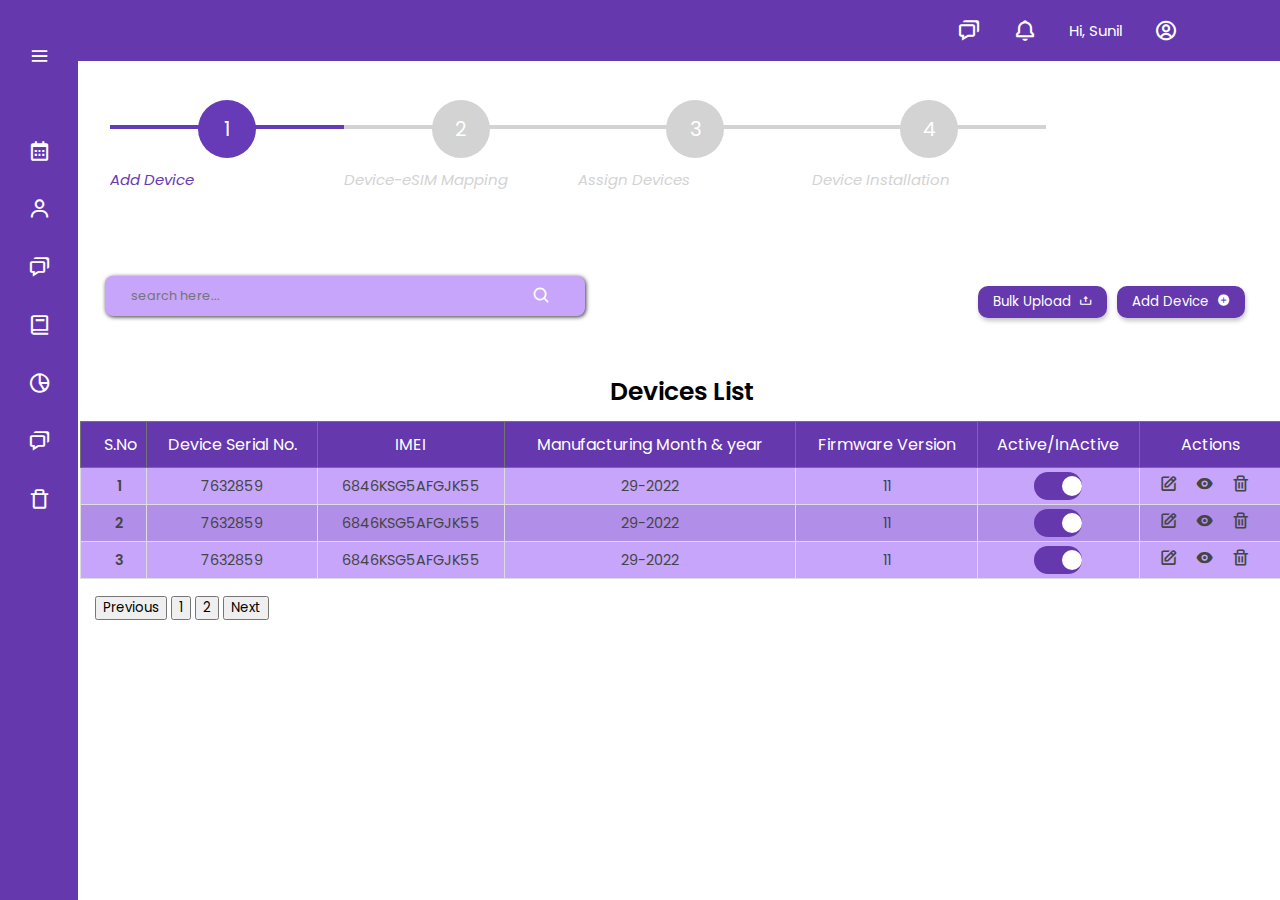
==== commit d31bd416: "Update deviceList.html" ====
--- a/deviceList.html
+++ b/deviceList.html
@@ -2387,11 +2387,12 @@
     <!-- Levels -->
 
     <div class="progressbar">
-        <div class="progress" id="progress"></div>
-        <div class="progress-step progress-step-active" data-title="Add Device"></div>
-        <div class="progress-step" data-title="Device-eSIM Mapping"></div>
-        <div class="progress-step" data-title="Assign Devices"></div>
-        <div class="progress-step" data-title="Device Installation"></div>
+        <ul id="progressbar">
+            <li class="active" id="account"><i>Add Device</i></li>
+            <li id="personal"><i>Device-eSIM Mapping</i></li>
+            <li id="payment"><i>Assign Devices</i></li>
+            <li id="confirm"><i>Device Installation</i></li>
+            </ul>
     </div>
 
     <!-- Title Button Div -->
@@ -2564,4 +2565,4 @@
     }
 </script>
 
-</html>+</html>
--- a/assets/css/application.css
+++ b/assets/css/application.css
@@ -0,0 +1,958 @@
+@import url('https://fonts.googleapis.com/css2?family=Poppins:wght@200;300;400;500;600;700&display=swap');
+
+:root {
+    --main-color: #6538AE;
+    --black: #000;
+    --wt: #fff;
+}
+
+* {
+    margin: 0;
+    padding: 0;
+    box-sizing: border-box;
+    font-family: "Poppins", sans-serif;
+}
+
+/* sideBar CSS */
+
+.sideBar {
+    position: fixed;
+    left: 0;
+    top: 0;
+    height: 100%;
+    width: 78px;
+    background: var(--main-color);
+    padding: 6px 14px;
+    z-index: 1000;
+    transition: all 0.5s ease;
+    color: var(--wt);
+}
+
+.sideBar .menu-bars {
+    height: 100px;
+    display: flex;
+    align-items: center;
+    position: relative;
+}
+
+.sideBar .logo .profile {
+    display: flex;
+    align-items: center;
+    flex-direction: row;
+    margin-left: 15px;
+}
+
+.sideBar .logo .profile .details {
+    padding-left: 10px;
+}
+
+.sideBar .menu-bars #btn {
+    position: absolute;
+    top: 50%;
+    right: 0;
+    transform: translateY(-50%);
+    font-size: 22px;
+    transition: all 0.4s ease;
+    font-size: 23px;
+    text-align: center;
+    cursor: pointer;
+    transition: all 0.5s ease;
+}
+
+.sideBar i {
+    color: #fff;
+    height: 60px;
+    min-width: 50px;
+    font-size: 28px;
+    text-align: center;
+    line-height: 60px;
+}
+
+.sideBar .nav-list {
+    margin-top: 20px;
+    height: 100%;
+}
+
+.sideBar li {
+    position: relative;
+    margin: 8px 0;
+    list-style: none;
+}
+
+.sideBar li a {
+    display: flex;
+    height: 100%;
+    width: 100%;
+    border-radius: 12px;
+    align-items: center;
+    text-decoration: none;
+    transition: all 0.4s ease;
+}
+
+.sideBar li i {
+    height: 50px;
+    line-height: 50px;
+    font-size: 23px;
+    border-radius: 12px;
+    color: var(--wt);
+}
+
+/* Hidden NavBar */
+
+.logo .menu-icon {
+    color: var(--wt);
+    font-size: 24px;
+    margin-right: 14px;
+    cursor: pointer;
+}
+
+
+.nav .sidebar-hid {
+    position: fixed;
+    top: 0;
+    left: -100%;
+    height: 100%;
+    width: 260px;
+    padding: 20px 0;
+    background-color: var(--main-color);
+    box-shadow: 0 5px 1px rgba(0, 0, 0, 0.1);
+    transition: all 0.4s ease;
+}
+
+.nav.open .sidebar-hid {
+    left: 0;
+}
+
+.sidebar-hid .sidebar-content {
+    display: flex;
+    height: 100%;
+    flex-direction: column;
+    justify-content: space-between;
+    padding: 20px 10px;
+}
+
+.sidebar-content .list {
+    list-style: none;
+}
+
+.list .nav-link {
+    display: flex;
+    align-items: center;
+    margin: 4px 0;
+    padding: 1px 4px;
+    border-radius: 8px;
+    text-decoration: none;
+}
+
+.lists .nav-link:hover,
+.lists .nav-link-1:hover,
+.lists .nav-link-2:hover,
+.lists .nav-link-3:hover {
+    background-color: #e540f4;
+}
+
+.nav-link .icon {
+    margin-right: 10px;
+    font-size: 14px;
+    color: var(--wt);
+}
+
+/* link-1 */
+.content-1 {
+    margin-top: 0px;
+    display: none;
+    transition: all 0.5s ease-out;
+}
+
+/* level-1 */
+.list .nav-link-1 {
+    display: flex;
+    align-items: center;
+    justify-content: left;
+    margin: 4px 0px;
+    padding: 0px 25px;
+    border-radius: 8px;
+    text-decoration: none;
+}
+
+.lists .nav-link-1:hover {
+    background-color: #be40f4;
+}
+
+.nav-link-1 .icon {
+    margin-right: 10px;
+    font-size: 10px;
+    color: var(--wt);
+}
+
+.nav-link-1 .link-1 {
+    font-size: 14px;
+    color: var(--wt);
+}
+
+/* level-2 */
+
+.list .nav-link-2 {
+    display: flex;
+    align-items: center;
+    justify-content: left;
+    margin: 4px 0px;
+    padding: 0px 40px;
+    border-radius: 8px;
+    text-decoration: none;
+}
+
+.nav-link-2 .icon {
+    margin-right: 10px;
+    font-size: 10px;
+    color: var(--wt);
+}
+
+.nav-link-2 .link-1 {
+    font-size: 14px;
+    color: var(--wt);
+}
+
+/* level-3 */
+
+.list .nav-link-3 {
+    display: flex;
+    align-items: center;
+    justify-content: left;
+    margin: 4px 0px;
+    padding: 0px 50px;
+    border-radius: 8px;
+    text-decoration: none;
+}
+
+.nav-link-3 .icon {
+    margin-right: 10px;
+    font-size: 10px;
+    color: var(--wt);
+}
+
+.nav-link-3 .link-1 {
+    font-size: 14px;
+    color: var(--wt);
+}
+
+
+.nav-link .link {
+    font-size: 14px;
+    color: var(--wt);
+    font-weight: 300;
+}
+
+.lists .nav-link:hover .icon,
+.lists .nav-link:hover .link {
+    color: #fff;
+}
+
+.overlay {
+    position: fixed;
+    top: 0;
+    left: -100%;
+    height: 1000vh;
+    width: 200%;
+    opacity: 0;
+    pointer-events: none;
+    transition: all 0.4s ease;
+    background: rgba(0, 0, 0, 0.3);
+}
+
+nav.open~.overlay {
+    opacity: 1;
+    left: 260px;
+    pointer-events: auto;
+}
+
+
+/* Header CSS */
+
+.header {
+    background: var(--main-color);
+    display: flex;
+    align-items: center;
+    justify-content: space-between;
+    padding: 1rem 8%;
+    border-bottom: var(--border);
+    position: fixed;
+    top: 0;
+    left: 0;
+    right: 0;
+}
+
+.header .navbar a {
+    margin: 0 1rem;
+    font-size: 1.0rem;
+    color: #fff;
+}
+
+.header .navbar a:hover {
+    color: var(--main-color);
+    border-bottom: .1rem solid var(--main-color);
+    padding-bottom: .5rem;
+}
+
+.header .icons div {
+    color: #fff;
+    cursor: pointer;
+    font-size: 1.5rem;
+    margin-left: 2rem;
+    cursor: pointer;
+}
+
+.header .icons {
+    display: flex;
+    flex-direction: row;
+}
+
+.header .icons .hi {
+    font-size: 15px;
+}
+
+
+.header .logo i {
+    color: var(--main-color);
+}
+
+.content {
+    display: none;
+    z-index: 1000;
+    width: 200px;
+    flex-direction: column;
+    margin-right: 20px;
+    background: #11AE0E;
+    float: right;
+    box-shadow: 1px 3px 9px rgb(171, 169, 169);
+    transition: all 0.5 ease-in-out;
+}
+
+.content .imgpro {
+    display: flex;
+    align-items: center;
+    padding: 10px;
+    justify-content: center;
+    background: #C6A5FB;
+}
+
+.content .prodet {
+    display: flex;
+    flex-direction: column;
+    padding: 10px;
+    background: var(--wt);
+}
+
+.content .prodet .set1 {
+    display: flex;
+    flex-direction: row;
+    justify-content: space-between;
+}
+
+/* Title Btn CSS */
+
+.titbtn {
+    display: flex;
+    justify-content: space-between;
+    padding: 25px;
+    margin-left: 80px;
+    margin-top: 60px
+}
+
+.titbtn h3 {
+    font-size: 25px;
+    font-weight: 400;
+}
+
+.titbtn .popbtn button {
+    border: none;
+    color: var(--wt);
+    background: #11AE0E;
+    padding: 6px 15px;
+    border-radius: 10px;
+    cursor: pointer;
+    box-shadow: 1px 3px 4px rgb(200, 199, 199);
+}
+
+/* Application CSS */
+
+.records .record-header {
+    display: flex;
+    justify-content: space-between;
+    padding: 10px;
+}
+
+.records .record-header .browse button {
+    margin: 3px;
+    padding: 0.5px 6px;
+    border-radius: 4px;
+    border: 1px solid rgb(212, 211, 211);
+}
+
+/* pop up CSS */
+.login-form {
+    height: 100%;
+    width: 100%;
+    position: fixed;
+    top: 0%;
+    left: 0;
+    z-index: 1000;
+    background: rgba(0, 0, 0, .5);
+    display: none;
+    align-items: center;
+    justify-content: center;
+    overflow: auto;
+}
+
+.login-form .form {
+    width: 70rem;
+    height: 40rem;
+    border-radius: 20px;
+}
+
+.login-form .form .main-head .head-part {
+    display: flex;
+    align-items: center;
+    justify-content: center;
+    flex-direction: column;
+    color: var(--wt);
+    padding: 15px;
+}
+
+.login-form .form .main-head {
+    display: flex;
+    align-items: center;
+    justify-content: center;
+    background-color: #be40f4;
+    border-radius: 20px 20px 0px 0px;
+}
+
+.login-form .form .main-head .cross .fa-times {
+    position: absolute;
+    margin-left: 21rem;
+    cursor: pointer;
+    color: var(--wt);
+}
+
+.login-form .form-part {
+    border-radius: 0px 0px 20px 20px;
+    background: var(--wt);
+    overflow: hidden;
+}
+
+.login-form .form-part .level {
+    display: flex;
+    flex-direction: column;
+    justify-content: center;
+    background: var(--wt);
+    padding: 5px 10px;
+}
+
+.login-form .form-part .level .level-head {
+    display: flex;
+    align-items: center;
+    justify-content: center;
+}
+
+.login-form .form-part .level .level-head h3 {
+    font-size: 20px;
+    font-weight: 500;
+}
+
+.login-form .form-part .level .det {
+    display: grid;
+    grid-template-columns: repeat(auto-fit, minmax(15rem, 1fr));
+    gap: 1rem;
+    padding: 10px 20px;
+}
+
+.login-form .form-part .level .box input,
+.login-form .form-part .level .box select {
+    border: none;
+    border-bottom: 2px solid #bebcbc;
+    padding: 5px 5px;
+}
+
+input:focus,
+select:focus {
+    border: none;
+}
+
+.login-form .form-part .btns {
+    display: flex;
+    justify-content: flex-end;
+    margin-right: 30px;
+}
+
+.login-form .form-part .btns button {
+    width: 10rem;
+    padding: 5px 12px;
+    margin: 5px 10px;
+    font-size: 15px;
+    background: #11AE0E;
+    border: 1px solid #11AE0E;
+    border-radius: 8px;
+    color: var(--wt);
+    cursor: pointer;
+}
+
+
+
+
+/* Table CSS */
+
+.table-responsive {
+    width: 94%;
+    overflow: auto;
+    margin-left: 80px;
+    margin-top: 20px;
+}
+
+table {
+    border-collapse: collapse;
+}
+
+table thead tr {
+    background: #6538AE;
+}
+
+tr:nth-child(even) {
+    background-color: #B18FE9;
+}
+
+tr:nth-child(odd) {
+    background-color: #C6A5FB;
+}
+
+table thead th {
+    padding: 10px 3px;
+    text-align: center;
+    color: var(--wt);
+    font-size: 1rem;
+    background: #6538AE;
+    font-weight: 400;
+    border: 0.8px solid rgb(115, 115, 115);
+}
+
+table thead th:first-child {
+    padding-left: 1rem;
+}
+
+table tbody td {
+    padding: 4px 5px;
+    color: #444;
+    text-align: center;
+    font-size: .9rem;
+    font-weight: 400;
+    border: 1px solid #ddd;
+}
+
+table tbody td:first-child {
+    padding-left: 1rem;
+    font-weight: 600;
+    font-size: .9rem;
+}
+
+
+/* Switch CSS */
+
+.switch {
+    position: relative;
+    display: inline-block;
+    width: 48px;
+    height: 28px;
+}
+
+.switch input {
+    opacity: 0;
+    width: 0;
+    height: 0;
+}
+
+.slider {
+    position: absolute;
+    cursor: pointer;
+    top: 0;
+    left: 0;
+    right: 0;
+    bottom: 0;
+    background-color: #ccc;
+    -webkit-transition: .4s;
+    transition: .4s;
+}
+
+.slider:before {
+    position: absolute;
+    content: "";
+    height: 20px;
+    width: 20px;
+    left: 1.5px;
+    bottom: 4px;
+    background-color: white;
+    -webkit-transition: .4s;
+    transition: .4s;
+}
+
+input:checked+.slider {
+    background-color: #6538AE;
+}
+
+input:focus+.slider {
+    box-shadow: 0 0 1px #6538AE;
+}
+
+input:checked+.slider:before {
+    -webkit-transform: translateX(26px);
+    -ms-transform: translateX(26px);
+    transform: translateX(26px);
+}
+
+.titbtn .search-form {
+    background: #C6A5FB;
+    width: 30rem;
+    height: 2.5rem;
+    display: flex;
+    align-items: center;
+    transform-origin: top;
+    padding: 10px;
+    border-radius: 8px;
+    box-shadow: 1px 1px 4px 0px #353535;
+}
+
+.titbtn .search-form input {
+    height: 100%;
+    width: 100%;
+    font-size: .8rem;
+    border: none;
+    background: #C6A5FB;
+    padding: 1rem;
+    text-transform: none;
+}
+
+.titbtn .search-form label {
+    cursor: pointer;
+    font-size: 1.2rem;
+    margin-right: 1.5rem;
+    color: var(--wt);
+}
+
+.titbtn .search-form {
+    width: 30rem;
+    margin-right: 5px;
+}
+
+.titbtn .newbtn {
+    display: flex;
+    margin: 5px;
+}
+
+/* Rounded sliders */
+.slider.round {
+    border-radius: 34px;
+}
+
+.slider.round:before {
+    border-radius: 50%;
+}
+
+.actions span {
+    display: inline-block;
+    font-size: 1.2rem;
+    margin-right: .8rem;
+}
+
+.paid {
+    display: inline-block;
+    text-align: center;
+    font-weight: 600;
+    background: #d6ec56;
+    padding: .5rem 0.6rem;
+    border-radius: 15px;
+    font-size: .7rem;
+}
+
+.pre-Nxt {
+    margin: 15px;
+}
+
+.pre-Nxt button a {
+    padding: 2px 6px;
+    text-decoration: none;
+    color: #000;
+    cursor: pointer;
+}
+
+.pre-Nxt button a:hover {
+    color: var(--wt);
+}
+
+.pre-Nxt button:hover {
+    background-color: #444;
+    border: 1px solid #444;
+    color: var(--wt);
+}
+
+
+/* Levels CSS */
+
+#progressbar {
+    margin-top: 100px;
+    margin-left: 110px;
+    margin-bottom: 30px;
+    overflow: hidden;
+    color: lightgrey
+}
+
+#progressbar .active {
+    color: #673AB7
+}
+
+#progressbar li {
+    list-style-type: none;
+    font-size: 15px;
+    width: 20%;
+    float: left;
+    position: relative;
+    font-weight: 400
+}
+
+#progressbar #account:before {
+    content: "1"
+}
+
+#progressbar #personal:before {
+    content: "2"
+}
+
+#progressbar #payment:before {
+    content: "3"
+}
+
+#progressbar #confirm:before {
+    content: "4"
+}
+
+#progressbar li:before {
+    width: 50px;
+    height: 50px;
+    line-height: 45px;
+    display: flex;
+    align-items: center;
+    justify-content: center;
+    font-size: 20px;
+    color: #ffffff;
+    background: lightgray;
+    border-radius: 50%;
+    margin: 0 auto 10px auto;
+    padding: 4px
+}
+
+#progressbar li:after {
+    content: '';
+    width: 100%;
+    height: 4px;
+    background: lightgray;
+    position: absolute;
+    left: 0;
+    top: 25px;
+    z-index: -1
+}
+
+#progressbar li.active:before,
+#progressbar li.active:after {
+    background: #673AB7
+}
+
+.progress {
+    height: 20px
+}
+
+.progress-bar {
+    background-color: #673AB7
+}
+
+
+
+@media only screen and (max-width: 1050px) {
+    .login-form .form {
+        width: 60rem;
+    }
+
+    .login-form .form .main-head .cross .fa-times {
+        margin-left: 16rem;
+    }
+}
+
+
+@media only screen and (max-width: 998px) {
+    .titbtn .search-form {
+        width: 20rem;
+    }
+
+}
+
+@media only screen and (max-width: 910px) {
+    .login-form .form {
+        width: 40rem;
+    }
+
+    .login-form .form .main-head .cross .fa-times {
+        margin-left: 8rem;
+    }
+
+
+}
+
+
+@media (max-width: 847px) {
+
+    .sideBar {
+        width: 70px;
+    }
+
+    .titbtn {
+        align-items: center;
+        flex-direction: column;
+    }
+
+    .titbtn .search-form {
+        margin-bottom: 10px;
+    }
+
+    .titbtn .popbtn {
+        margin: 6px;
+    }
+
+
+}
+
+@media only screen and (max-width: 768px) {
+    table {
+        width: 900px;
+    }
+
+}
+
+@media (max-width: 657px) {
+
+    .login-form .form {
+        width: 25rem;
+    }
+
+    .login-form .form .main-head .cross .fa-times {
+        margin-left: 0.5rem;
+    }
+
+    .login-form .form-part .level .det {
+        display: flex;
+        align-items: center;
+        justify-content: center;
+        flex-direction: column;
+    }
+}
+
+@media (max-width: 627px) {
+
+    .titbtn {
+        align-items: center;
+        flex-direction: column;
+    }
+
+    .titbtn .stitle {
+        margin-bottom: 10px;
+    }
+
+}
+
+
+@media only screen and (max-width: 585px) {
+    .records .record-header {
+        align-items: center;
+        justify-content: center;
+        flex-direction: column;
+    }
+}
+
+
+
+@media (max-width: 500px) {
+    .table-responsive {
+        margin-left: 75px;
+    }
+
+    .titbtn {
+        margin-left: 55px;
+    }
+
+    .header .logo i {
+        display: none;
+    }
+
+    .header .icons .hi {
+        font-size: 20px;
+    }
+
+    .titbtn .search-form {
+        width: 15rem;
+    }
+
+
+}
+
+@media (max-width: 445px) {
+
+    .login-form .form {
+        width: 19rem;
+    }
+
+    .login-form .form .main-head .cross .fa-times {
+        margin-left: -1rem;
+    }
+
+    .login-form .form .main-head .head-part h3 {
+        font-size: 16px;
+        font-weight: 500;
+    }
+
+    .login-form .form .main-head .head-part h4 {
+        font-size: 12px;
+        font-weight: 400;
+    }
+}
+
+@media (max-width: 412px) {
+    .titbtn .newbtn {
+        flex-direction: column;
+    }
+
+    #progressbar {
+        margin-top: 100px;
+        margin-left: 90px;
+        margin-right: -50px;
+        margin-bottom: 30px;
+    }
+
+    #progressbar li:before {
+        width: 40px;
+        height: 40px;
+        line-height: 55px;
+    }
+
+}
+
+
+@media (max-width: 388px) {
+    .sideBar {
+        width: 60px;
+        padding: 5px 8px;
+    }
+
+    .content {
+        margin-top: 70px;
+    }
+
+    .titbtn .search-form {
+        width: 13rem;
+    }
+
+}
